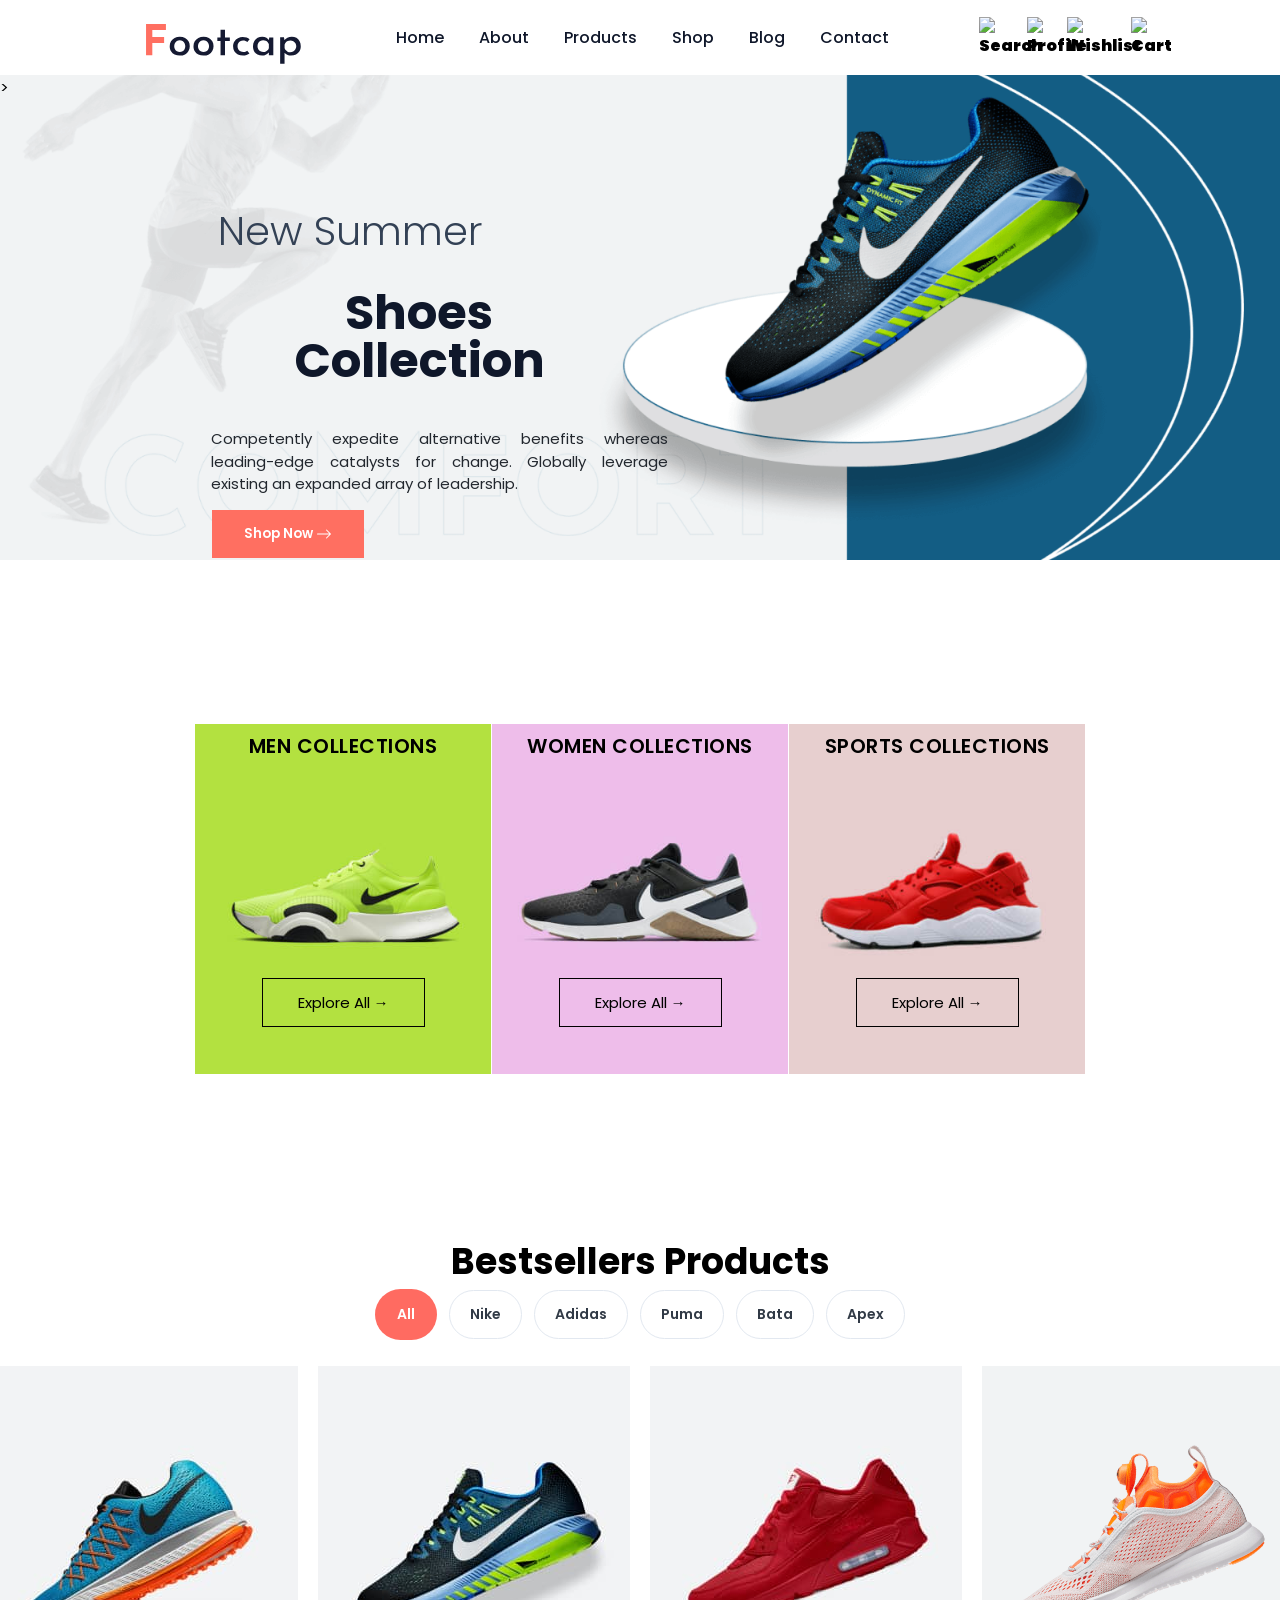
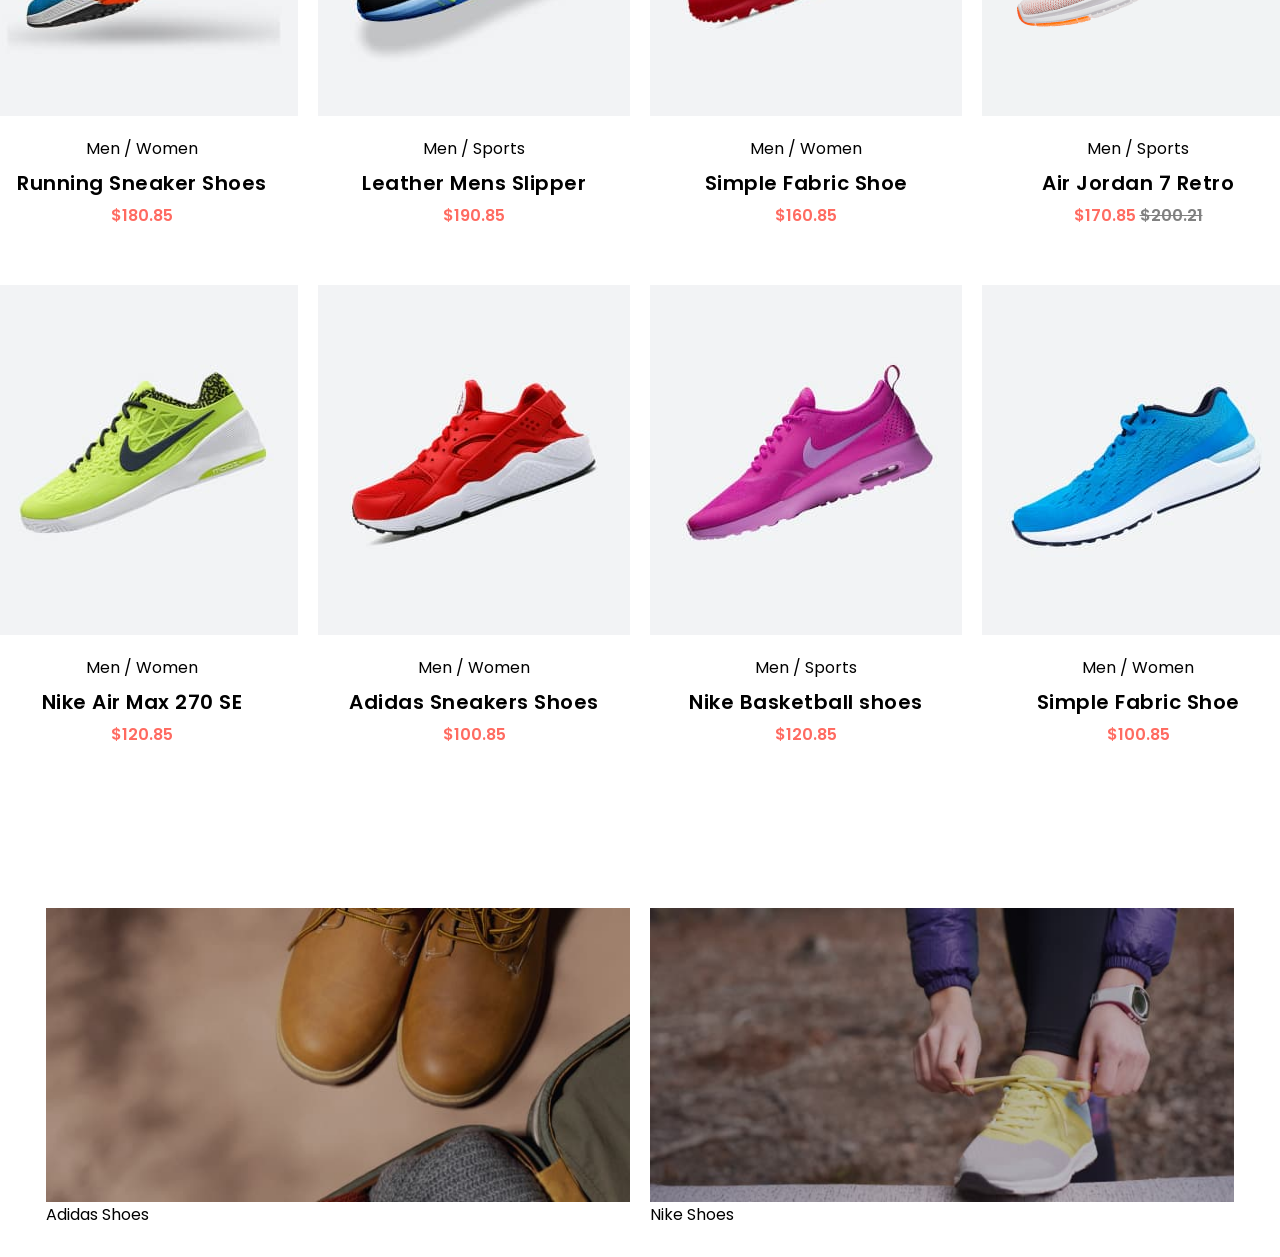
==== index.html @ e169d1a4 "Add files via upload" ====
<!DOCTYPE html>
<html lang="en">

<head>
    <meta charset="UTF-8">
    <meta name="viewport" content="width=device-width, initial-scale=1.0">
    <title>Document</title>
    <link rel="stylesheet" href="style.css">
</head>

<body>
    <div class="main">
        <nav>
            <div class="navbar-container">

                <div class="logo">
                    <img src="juni/images/logo.svg" alt="">
                </div>
                <div class="nav-links">
                    <a href="#">Home</a>
                    <a href="#">About</a>
                    <a href="#">Products</a>
                    <a href="#">Shop</a>
                    <a href="#">Blog</a>
                    <a href="#">Contact</a>
                </div>
                <div class="icon-container">
                    <div class="icon-wrapper">
                        <img src="https://unpkg.com/lucide-static@latest/icons/search.svg" alt="Search"
                            class="nav-icon">
                    </div>

                    <div class="icon-wrapper">
                        <img src="https://unpkg.com/lucide-static@latest/icons/user.svg" alt="Profile" class="nav-icon">
                    </div>

                    <div class="icon-wrapper">
                        <img src="https://unpkg.com/lucide-static@latest/icons/heart.svg" alt="Wishlist"
                            class="nav-icon">
                    </div>

                    <div class="icon-wrapper">
                        <img src="https://unpkg.com/lucide-static@latest/icons/shopping-bag.svg" alt="Cart"
                            class="nav-icon">
                    </div>

                </div>
        </nav>
        >
        <div class="hero-content">
            <p class="subtitle">New Summer</p>
            <h1 class="title">Shoes Collection</h1>
            <p class="description">
                Competently expedite alternative benefits whereas leading-edge catalysts for change.
                Globally leverage existing an expanded array of leadership.
            </p>
            <button class="btn-shop">
                Shop Now
                <svg xmlns="http://www.w3.org/2000/svg" width="16" height="16" fill="currentColor" class="arrow-icon"
                    viewBox="0 0 16 16">
                    <path fill-rule="evenodd"
                        d="M1 8a.5.5 0 0 1 .5-.5h11.793l-3.147-3.146a.5.5 0 0 1 .708-.708l4 4a.5.5 0 0 1 0 .708l-4 4a.5.5 0 0 1-.708-.708L13.293 8.5H1.5A.5.5 0 0 1 1 8z" />
                </svg>
            </button>
        </div>
        <div class="image-container">
            <div class="box img1">
                <h3 class="h4 card-title">MEN COLLECTIONS</h3>
                <a href="#" class="explore-btn">Explore All &rarr;</a>
            </div>
            <div class="box img2">
                <h3 class="h4 card-title">WOMEN COLLECTIONS</h3>
                <a href="#" class="explore-btn">Explore All &rarr;</a>
            </div>
            <div class="box img3">
                <h3 class="h4 card-title">SPORTS COLLECTIONS</h3>
                <a href="#" class="explore-btn">Explore All &rarr;</a>
            </div>
        </div>
        <div class="product">
            <h2 class="section-pro">Bestsellers Products</h2>
            <div class="filter-buttons">
                <button class="btn-active">All</button>
                <button class="btn-filter">Nike</button>
                <button class="btn-filter">Adidas</button>
                <button class="btn-filter">Puma</button>
                <button class="btn-filter">Bata</button>
                <button class="btn-filter">Apex</button>
            </div>
        </div>
        <div class="product-card">
            <div class="card-banner">
                <img src="juni/images/product-1.jpg" alt="">
                <div class="card-cat">Men / Women</div>
                <h3 class="card-title">Running Sneaker Shoes</h3>
                <div class="value">$180.85</div>
            </div>
            <div class="card-banner">
                <img src="juni/images/product-2.jpg" alt="">
                <div class="card-cat">Men / Sports</div>
                <h3 class="card-title">Leather Mens Slipper</h3>
                <div class="value">$190.85</div>
            </div>
            <div class="card-banner">
                <img src="juni/images/product-3.jpg" alt="">
                <div class="card-cat">Men / Women</div>
                <h3 class="card-title">Simple Fabric Shoe</h3>
                <div class="value">$160.85</div>
            </div>
            <div class="card-banner">
                <img src="juni/images/product-4.jpg" alt="">
                <div class="card-cat">Men / Sports</div>
                <h3 class="card-title">Air Jordan 7 Retro</h3>
                <div class="value">$170.85 <del>$200.21</del></div>
            </div>
        </div>
        <div class="product-container">
            <div class="card-banner">
                <img src="juni/images/product-5.jpg" alt="">
                <div class="card-cat">Men / Women</div>
                <h3 class="card-title">Nike Air Max 270 SE</h3>
                <div class="value">$120.85</div>
            </div>
            <div class="card-banner">
                <img src="juni/images/product-6.jpg" alt="">
                <div class="card-cat">Men / Women</div>
                <h3 class="card-title">Adidas Sneakers Shoes</h3>
                <div class="value">$100.85</div>
            </div>
            <div class="card-banner">
                <img src="juni/images/product-7.jpg" alt="">
                <div class="card-cat">Men / Sports</div>
                <h3 class="card-title">Nike Basketball shoes</h3>
                <div class="value">$120.85</div>
            </div>
            <div class="card-banner">
                <img src="juni/images/product-8.jpg" alt="">
                <div class="card-cat">Men / Women</div>
                <h3 class="card-title">Simple Fabric Shoe</h3>
                <div class="value">$100.85 </div>
            </div>
        </div>
        <div class="card-shoe">

            <div class="cta-card">
                <img src="juni/images/cta-1.jpg" alt="">
                <p class="card-subtitle">Adidas Shoes</p>
            </div>
            <div class="cta-card">
                <img src="juni/images/cta-2.jpg" alt="">
                <p class="card-subtitle">Nike Shoes</p>
            </div>
        </div>
    </div>

</body>

</html>
---- style.css ----
@import url('https://fonts.googleapis.com/css2?family=Poppins:wght@400;600;700&display=swap');
 @import url('https://fonts.googleapis.com/css2?family=Inter:wght@400;500;600;700&display=swap');
 @import url('https://fonts.googleapis.com/css2?family=Martel+Sans:wght@200;300;400;600;700;800;900&display=swap');

 * {
     margin: 0;
     padding: 0;
     box-sizing: border-box;
     font-family: 'Poppins', sans-serif;
 }

 .main {
     background-image: url(juni/images/hero-banner.png);
     height: 659px;
     background-size: max(1200px, 100vw);
     background-repeat: no-repeat;
     background-position: center 1px;

 }

 img {
     width: 155px;
     display: block;
 }

 .logo {
     padding-left: 44px;
     margin-top: 13px;

 }

 .navbar-container {
     display: flex;
     justify-content: space-between;
     align-items: center;
     padding: 20px 8%;
     background-color: white;
     height: 75px;
 }

 .nav-links {
     display: flex;
     align-items: center;
     gap: 35px;
 }

 .nav-links a {
     text-decoration: none;
     color: #0f172a;
     font-weight: 500;
 }

 .icon-container {
     display: flex;
     align-items: center;
     gap: 24px;
     background-color: #ffffff;
     padding: 15px;

     cursor: pointer;
 }

 .icon-wrapper {
     position: relative;
     display: inline-flex;
     align-items: center;
     justify-content: center;
     width: 23px;
     height: 23px;
     font-family: 'Inter', sans-serif;
     font-weight: 900;
 }

 .hero-content {
     width: 45%;
     z-index: 2;
     align-items: center;
     text-align: center;
     justify-content: space-between;
     flex-direction: column;
 }

 .subtitle {
     font-size: 40px;
     font-weight: 300;
     color: #334155;
     margin-bottom: 5px;
     padding-left: 125px;
 }

 .title {
     font-size: 48px;
     font-weight: 700;
     color: #0f172a;
     line-height: 1.0;
     margin-bottom: 20px;
     padding-left: 262px;
 }

 .description {
     font-size: 15px;
     color: #22272e;
     line-height: 1.5;
     margin-bottom: -9px;
     min-width: 760px;
     padding-left: 303px;
     text-align: justify;

 }

 .btn-shop {
     background-color: #ff6f61;
     color: white;
     padding: 12px 30px;
     font-weight: 600;
     cursor: pointer;
     border-color: transparent;

 }

 .btn-shop i {
     margin-left: 8px;
     font-size: 14px;
 }

 .btn-shop:hover {
     background-color: #e55b4e;
     transform: translateY(-2px);
 }

 .arrow-icon {
     display: inline-block;
     vertical-align: middle;
 }

 .hero-content {
     font-family: 'Martel Sans', sans-serif;
     height: calc(100% - 100px);
     display: flex;
     align-items: center;
     justify-content: center;
     flex-direction: column;
     color: white;
     position: relative;
     gap: 23px;
     padding: 0 30px;
     max-width: 1900px;
 }

 .image-container {
     display: flex;
     align-items: center;
     gap: 1px;
     width: 100%;
     flex-direction: row;
     justify-content: space-around;
     padding: 4px 195px;
     height: 420px;
     text-align: center;
 }

 .img1 {
     background-image: url(juni/images/collection-1.jpg);
 }

 .img2 {
     background-image: url(juni/images/collection-2.jpg);
 }

 .img3 {
     background-image: url(juni/images/collection-3.jpg);
 }

 .box {
     width: 400px;
     height: 350px;
     background-size: cover;
     background-position: center;
     margin-top: 60px;
 }

 h3 {
     font-weight: 600;
     letter-spacing: 0.5px;
     font-size: 20px;
     text-align: center;
     align-items: center;
     margin-top: 35px;
     width: 100%;
 }

 .ex-btn button {
     justify-content: center;
     align-items: center;
     padding-left: 23px;
     font-weight: 400;
 }

 .explore-btn {
     display: inline-flex;
     align-items: center;
     justify-content: center;
     padding: 12px 35px;
     border: 1px solid #000000;
     background-color: transparent;
     color: #000000;
     text-decoration: none;
     font-size: 15px;
     font-weight: 400;
     margin-top: 217px;
 }

 .product {
     text-align: center;
     margin-top: 155px;
 }

 .section-pro {
     font-weight: 700;
     font-size: 36px;
 }

 .filter-buttons {
     gap: 12px;
     display: flex;
     align-items: center;
     justify-content: center;
 }

 .btn-filter {
     font-size: 14px;
     font-weight: 600;
     color: #313a46;
     background-color: transparent;
     border: 0.5px solid #e2e8f0;
     padding: 13px 20px;
     border-radius: 50px;
     cursor: pointer;

 }

 .btn-active {
     color: #ffffff;
     background-color: #ff6b61;
     border-color: transparent;
     padding: 13px 20px;
     border-radius: 50px;
     cursor: pointer;
     font-size: 14px;
     font-weight: 600;
 }

 .product-card {
     width: 90%;
     padding: 20px;
     margin: 100px auto;
     display: flex;
     flex-direction: row;
     justify-content: center;
 }

 .card-banner {
     transition: 1s;
     margin: -94px 10px;

 }

 .card-banner img {
     display: block;
     width: 312px;
     height: 350px;
     transition: transform 0.3s ease;
 }

 .card-banner:hover img {
     transform: translateY(-10px);
     z-index: 2;
 }

 .card-cat {
     text-align: center;
     margin-top: 20px;
 }

 .card-title {
     margin-top: 7px;
 }

 .card-title:hover {
     display: block;
     color: #e55b4e;
 }

 .value {
     text-align: center;
     color: #ff6b61;
     margin-top: 5px;
font-size: 16px;
font-weight: 600;

 }
 del{
    color: grey;
 }
 .product-container{
    margin-top: 10px;
     width: 90%;
     padding: 20px;
     margin: 205px auto;
     display: flex;
     flex-direction: row;
     justify-content: center;
 }
 .card-shoe{
       padding: 30px 20px;
    align-items: center;
    justify-content: center;
    display: flex;
    flex-direction: row;
   padding-inline: 50px;
   gap: 20px;
   
 }
 .cta-card{
   
 }
 .cta-card img{
       height: 294px;
    width: 584px;
    
}
.cta-card p{
   
}
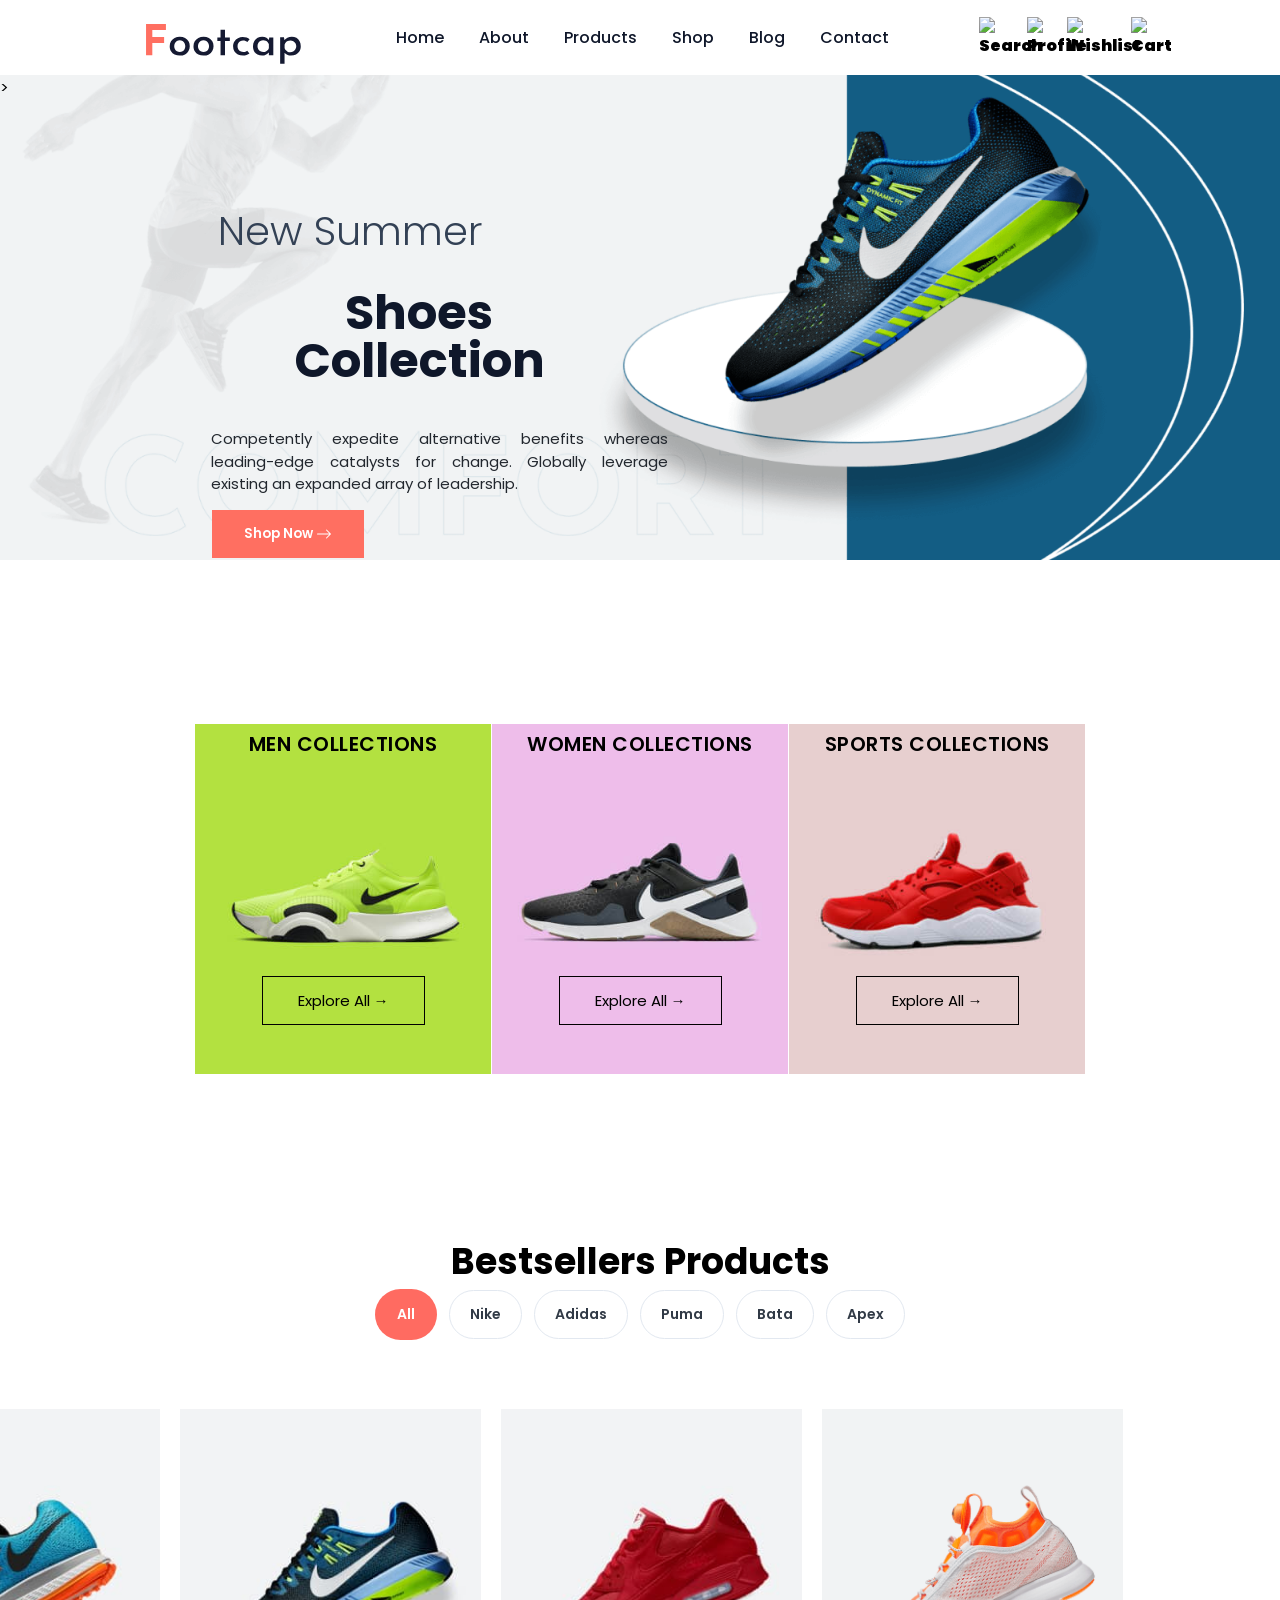
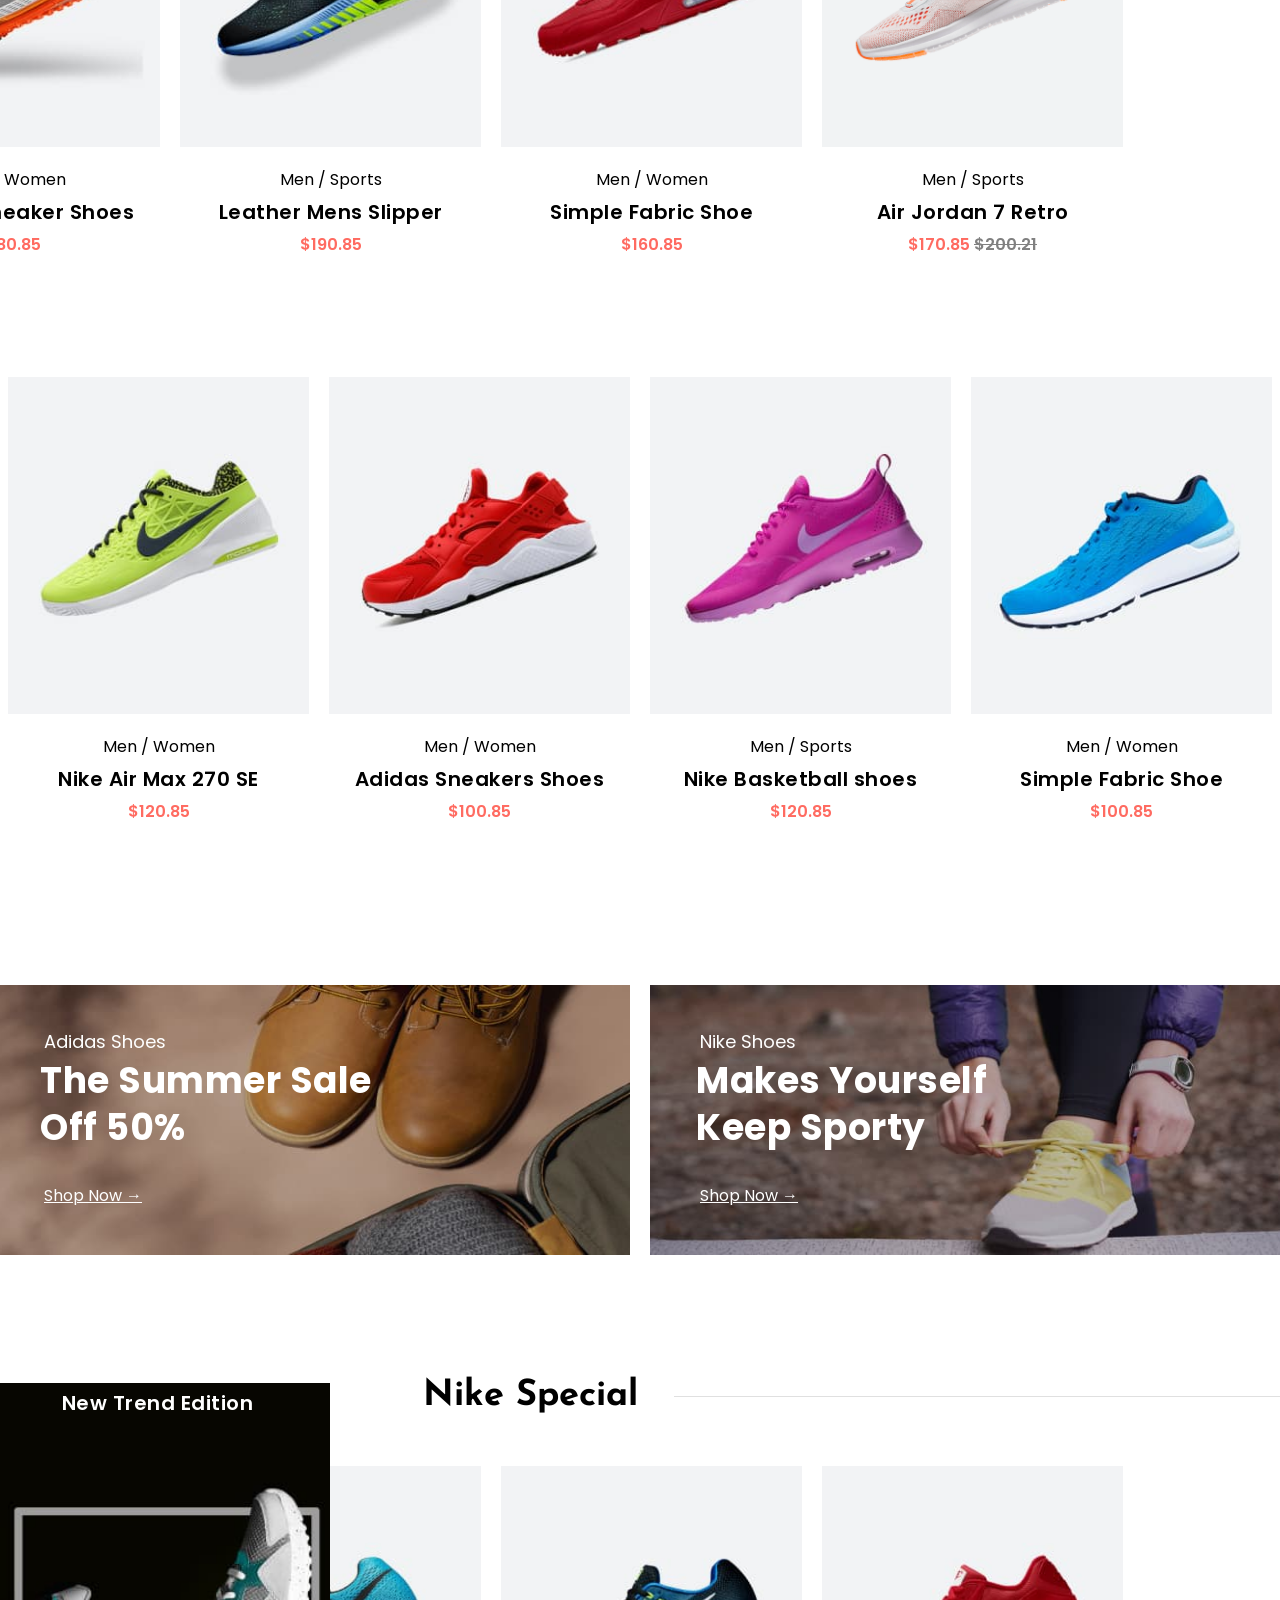
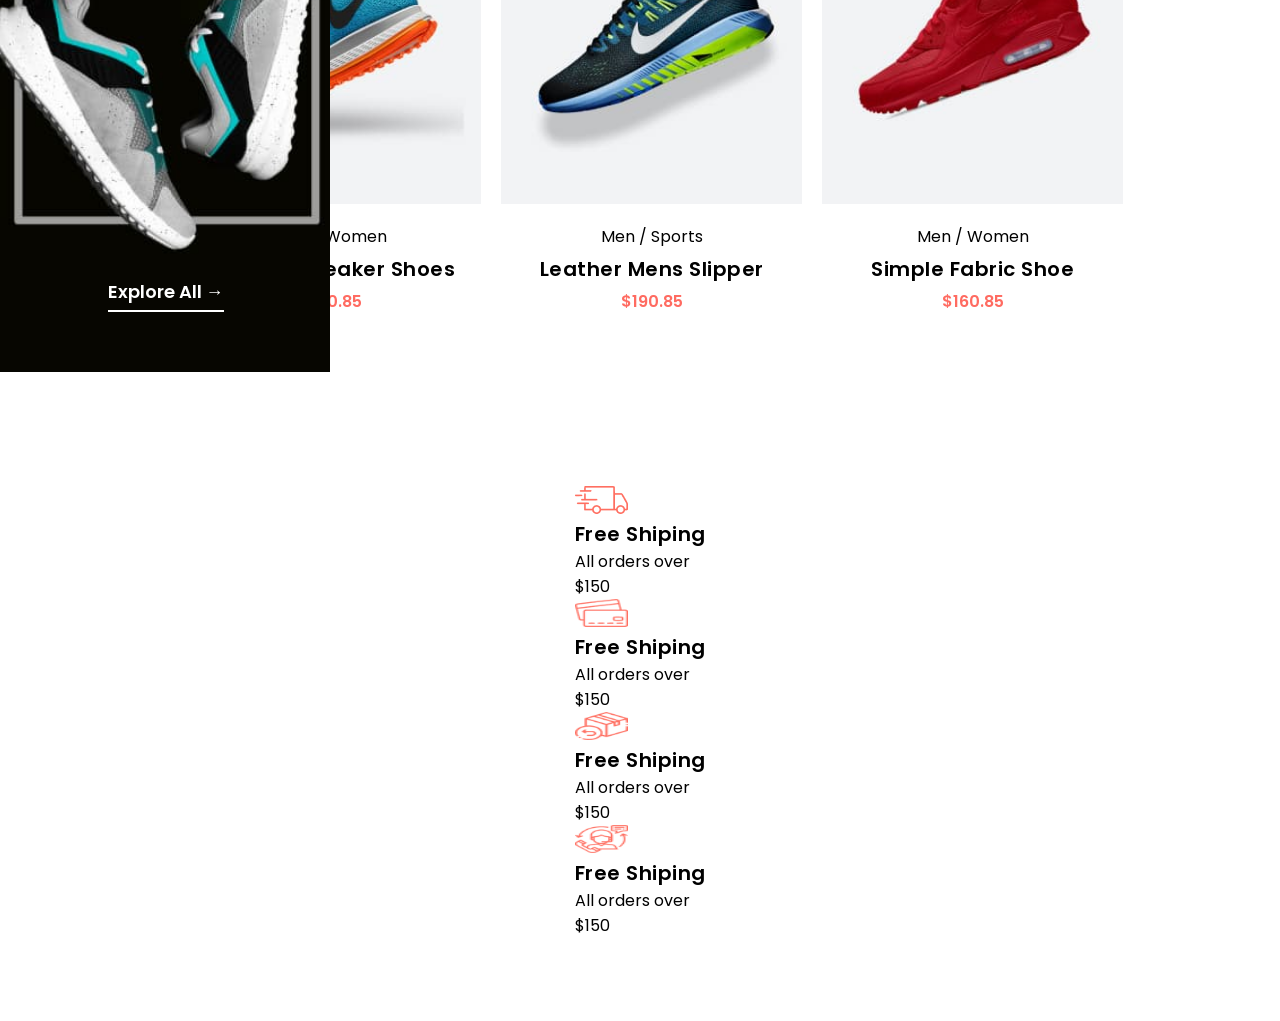
==== commit bd70e118: "Add files via upload" ====
--- a/index.html
+++ b/index.html
@@ -65,15 +65,15 @@
         </div>
         <div class="image-container">
             <div class="box img1">
-                <h3 class="h4 card-title">MEN COLLECTIONS</h3>
+                <h3 class="h4 card-new">MEN COLLECTIONS</h3>
                 <a href="#" class="explore-btn">Explore All &rarr;</a>
             </div>
             <div class="box img2">
-                <h3 class="h4 card-title">WOMEN COLLECTIONS</h3>
+                <h3 class="h4 card-new">WOMEN COLLECTIONS</h3>
                 <a href="#" class="explore-btn">Explore All &rarr;</a>
             </div>
             <div class="box img3">
-                <h3 class="h4 card-title">SPORTS COLLECTIONS</h3>
+                <h3 class="h4 card-new">SPORTS COLLECTIONS</h3>
                 <a href="#" class="explore-btn">Explore All &rarr;</a>
             </div>
         </div>
@@ -145,12 +145,66 @@
             <div class="cta-card">
                 <img src="juni/images/cta-1.jpg" alt="">
                 <p class="card-subtitle">Adidas Shoes</p>
+                <h3 class="card-name">The Summer Sale <br> Off 50%</h3>
+                <a href="#" class="banner-link">Shop Now &rarr;</a>
             </div>
             <div class="cta-card">
                 <img src="juni/images/cta-2.jpg" alt="">
                 <p class="card-subtitle">Nike Shoes</p>
-            </div>
-        </div>
+                <h3 class="card-name">Makes Yourself <br> Keep Sporty</h3>
+                <a href="#" class="banner-link">Shop Now &rarr;</a>
+            </div>
+        </div>
+        <div class="special-banner">
+            <div class="box img7">
+                <h3 class="h4 card-juni">New Trend Edition</h3>
+                <a href="#" class="explore-link">Explore All &rarr;</a>
+            </div>
+            <span class="text">Nike Special</span>
+            <span class="line"></span>
+        </div>
+        <div class="product-card">
+            <div class="card-banner">
+                <img src="juni/images/product-1.jpg" alt="">
+                <div class="card-cat">Men / Women</div>
+                <h3 class="card-title">Running Sneaker Shoes</h3>
+                <div class="value">$180.85</div>
+            </div>
+            <div class="card-banner">
+                <img src="juni/images/product-2.jpg" alt="">
+                <div class="card-cat">Men / Sports</div>
+                <h3 class="card-title">Leather Mens Slipper</h3>
+                <div class="value">$190.85</div>
+                <div class="border-line"></div>
+            </div>
+            <div class="card-banner">
+                <img src="juni/images/product-3.jpg" alt="">
+                <div class="card-cat">Men / Women</div>
+                <h3 class="card-title">Simple Fabric Shoe</h3>
+                <div class="value">$160.85</div>
+            </div>
+        </div>
+        <div class="card-icon">
+            <span class="icon">
+                <img src="juni/images/service-1.png" alt="">
+                <h3 class="card-tile">Free Shiping</h3>
+                <p>All orders over </p>
+                <span>$150</span>
+                <img src="juni/images/service-2.png" alt="">
+                <h3 class="card-tile">Free Shiping</h3>
+                <p>All orders over </p>
+                <span>$150</span>
+                <img src="juni/images/service-3.png" alt="">
+                <h3 class="card-tile">Free Shiping</h3>
+                <p>All orders over </p>
+                <span>$150</span>
+                <img src="juni/images/service-4.png" alt="">
+                <h3 class="card-tile">Free Shiping</h3>
+                <p>All orders over </p>
+                <span>$150</span>
+            </span>
+        </div>
+
     </div>
 
 </body>
--- a/style.css
+++ b/style.css
@@ -1,5 +1,6 @@
  @import url('https://fonts.googleapis.com/css2?family=Poppins:wght@400;600;700&display=swap');
  @import url('https://fonts.googleapis.com/css2?family=Inter:wght@400;500;600;700&display=swap');
+ @import url('https://fonts.googleapis.com/css2?family=Josefin+Sans:ital,wght@0,100..700;1,100..700&display=swap');
  @import url('https://fonts.googleapis.com/css2?family=Martel+Sans:wght@200;300;400;600;700;800;900&display=swap');
 
  * {
@@ -185,7 +186,7 @@
      font-size: 20px;
      text-align: center;
      align-items: center;
-     margin-top: 35px;
+     margin-top: 5px;
      width: 100%;
  }
 
@@ -252,11 +253,11 @@
 
  .product-card {
      width: 90%;
-     padding: 20px;
+     padding: 83px;
      margin: 100px auto;
      display: flex;
      flex-direction: row;
-     justify-content: center;
+     justify-content: flex-end;
  }
 
  .card-banner {
@@ -267,8 +268,7 @@
 
  .card-banner img {
      display: block;
-     width: 312px;
-     height: 350px;
+     width: 301px;
      transition: transform 0.3s ease;
  }
 
@@ -281,8 +281,11 @@
      text-align: center;
      margin-top: 20px;
  }
-
- .card-title {
+.card-cat:hover{
+     display: block;
+     color: #e55b4e;
+}
+ .card-banner.card-title {
      margin-top: 7px;
  }
 
@@ -291,19 +294,22 @@
      color: #e55b4e;
  }
 
+
  .value {
      text-align: center;
      color: #ff6b61;
      margin-top: 5px;
-font-size: 16px;
-font-weight: 600;
-
- }
- del{
-    color: grey;
- }
- .product-container{
-    margin-top: 10px;
+     font-size: 16px;
+     font-weight: 600;
+
+ }
+
+ del {
+     color: grey;
+ }
+
+ .product-container {
+     margin-top: 10px;
      width: 90%;
      padding: 20px;
      margin: 205px auto;
@@ -311,24 +317,127 @@
      flex-direction: row;
      justify-content: center;
  }
- .card-shoe{
-       padding: 30px 20px;
-    align-items: center;
-    justify-content: center;
-    display: flex;
-    flex-direction: row;
-   padding-inline: 50px;
-   gap: 20px;
-   
- }
- .cta-card{
-   
- }
- .cta-card img{
-       height: 294px;
-    width: 584px;
-    
+
+ .card-shoe {
+     padding: 30px 20px;
+     align-items: center;
+     justify-content: center;
+     display: flex;
+     flex-direction: row;
+     padding-inline: 50px;
+     gap: 20px;
+
+ }
+
+ .cta-card {
+     position: relative;
+     background-size: cover;
+     display: flex;
+     align-items: center;
+
+ }
+
+ .cta-card img {
+     height: 270px;
+        width: 636px;
+ }
+
+ .cta-card .card-subtitle {
+     position: absolute;
+     padding-left: 50px;
+     margin-bottom: 157px;
+     font-size: 18px;
+     font-weight: 400;
+     color: white;
+ }
+
+ .cta-card .card-name {
+     position: absolute;
+     margin-left: 46px;
+     font-size: 36px;
+     font-weight: 700;
+     text-align: justify;
+     line-height: 1.3;
+     margin-bottom: 36px;
+     color: white;
+ }
+
+ .cta-card .banner-link {
+     position: absolute;
+     color: white;
+     margin-top: 150px;
+     padding-left: 50px;
+ }
+
+ .special-banner {
+     display: flex;
+     align-items: center;
+     width: 100%;
+     text-align: center;
+     flex-direction: column;
+     position: relative;
+ }
+
+ .img7 {
+     background-image: url(juni/images/special-banner.jpg);
+     height: 589px;
+     width: 345px;
+    margin-right: 965px;
+     margin-top: 98px;
+ }
+
+ .special-banner .card-juni {
+     color: white;
+ }
+
+ .explore-link {
+     color: #ffffff;
+     text-decoration: none;
+     font-size: 18px;
+     font-weight: 600;
+     border-bottom: 2px solid #ffffff;
+     padding-bottom: 5px;
+     margin-top: 460px;
+     position: absolute;
+     margin-left: -50px;
+ }
+
+ 
+
+ .special-banner .text {
+     flex-grow: 1;
+     display: flex;
+     flex-direction: column;
+     gap: 20px;
+     margin-top: -594px;
+     font-size: 36px;
+     font-weight: 700;
+     font-family: "Josefin Sans", sans-serif;
+     padding-right: 220px;
+ }
+
+ .line {
+     border: none;
+     border-top: 1.5px solid #e0e0e0;
+     margin-top: -18px;
+    width: 614px;
+     height: 1px;
+  margin-right: -682px;
+ }
+
+ .product-card .card-banner img  {
+         margin-top: -20px;
+ }
+.card-icon{
+   width: 90%;
+     padding: 83px;
+     margin: 100px auto;
+     display: flex;
+     flex-direction: row;
+     justify-content: space-around;
+     align-items: center;
 }
-.cta-card p{
-   
-}+.icon img{
+    height: 28px;
+    width: 53px;
+}
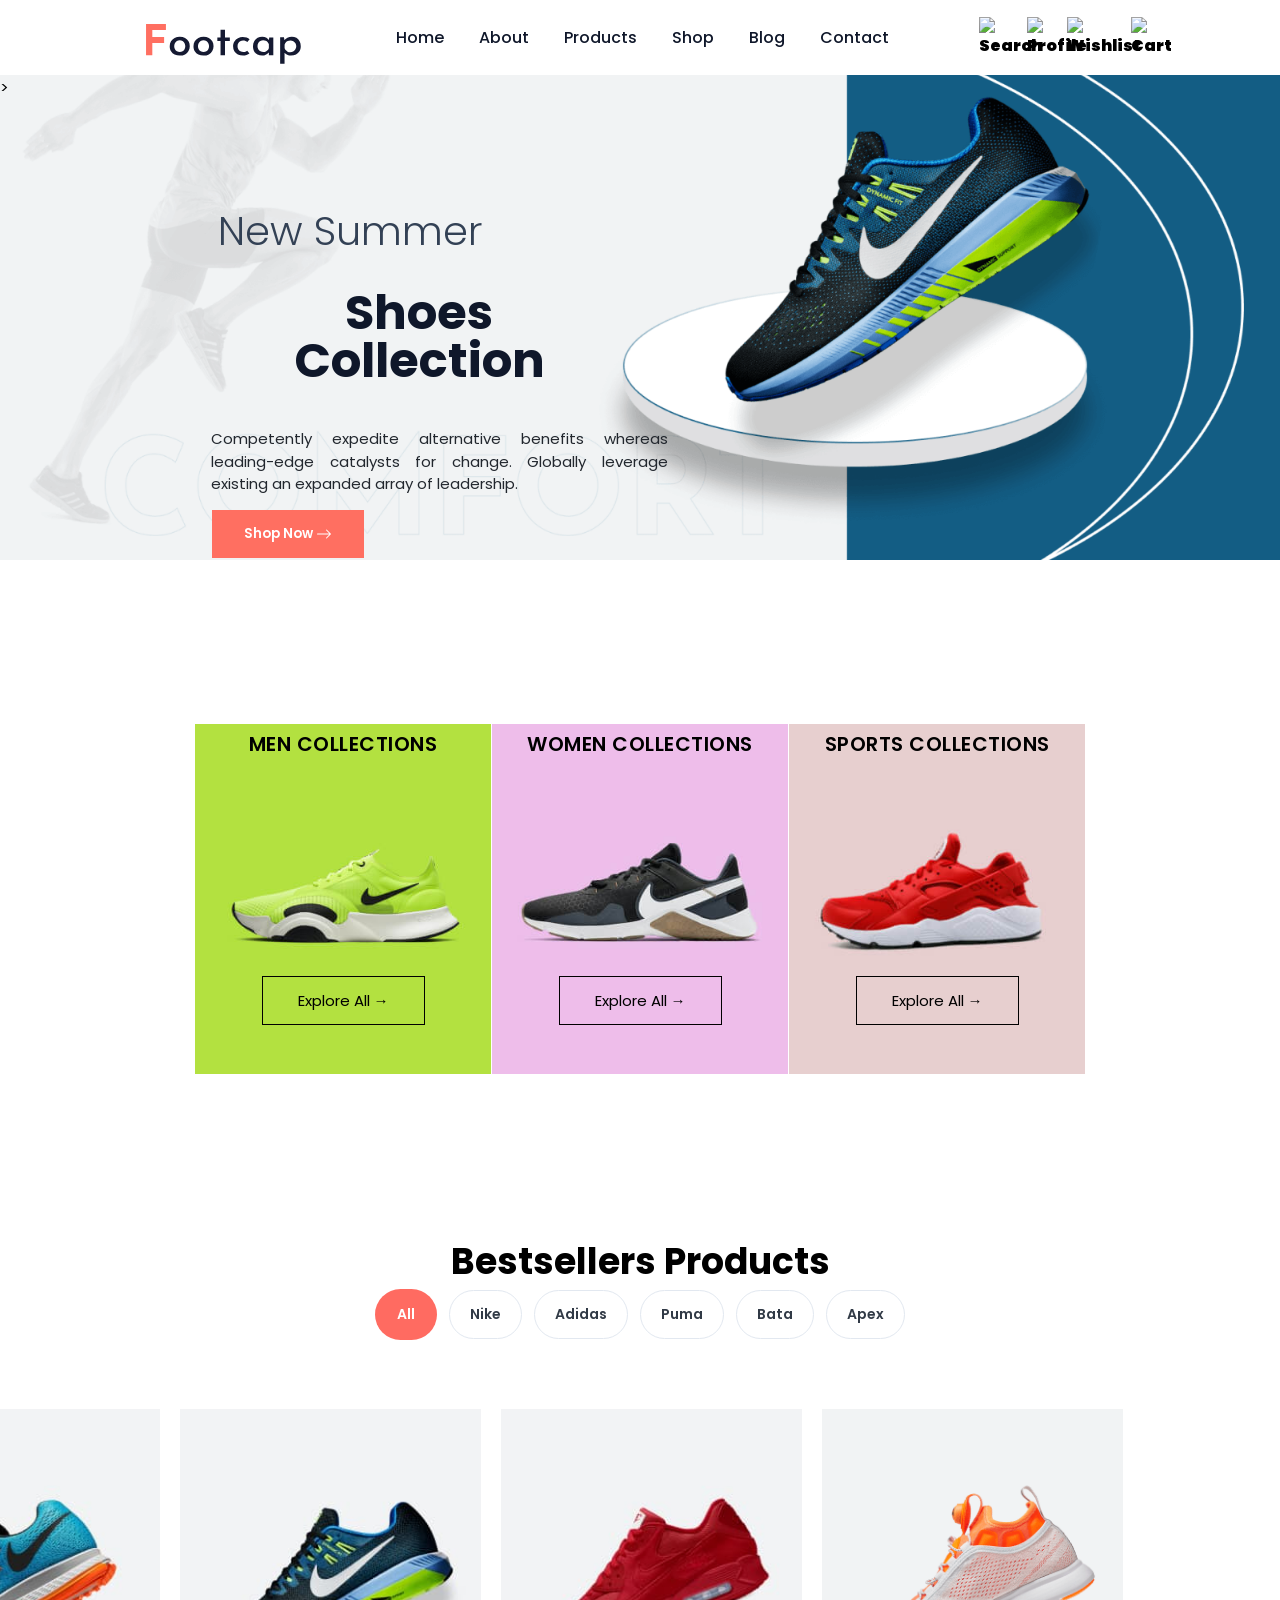
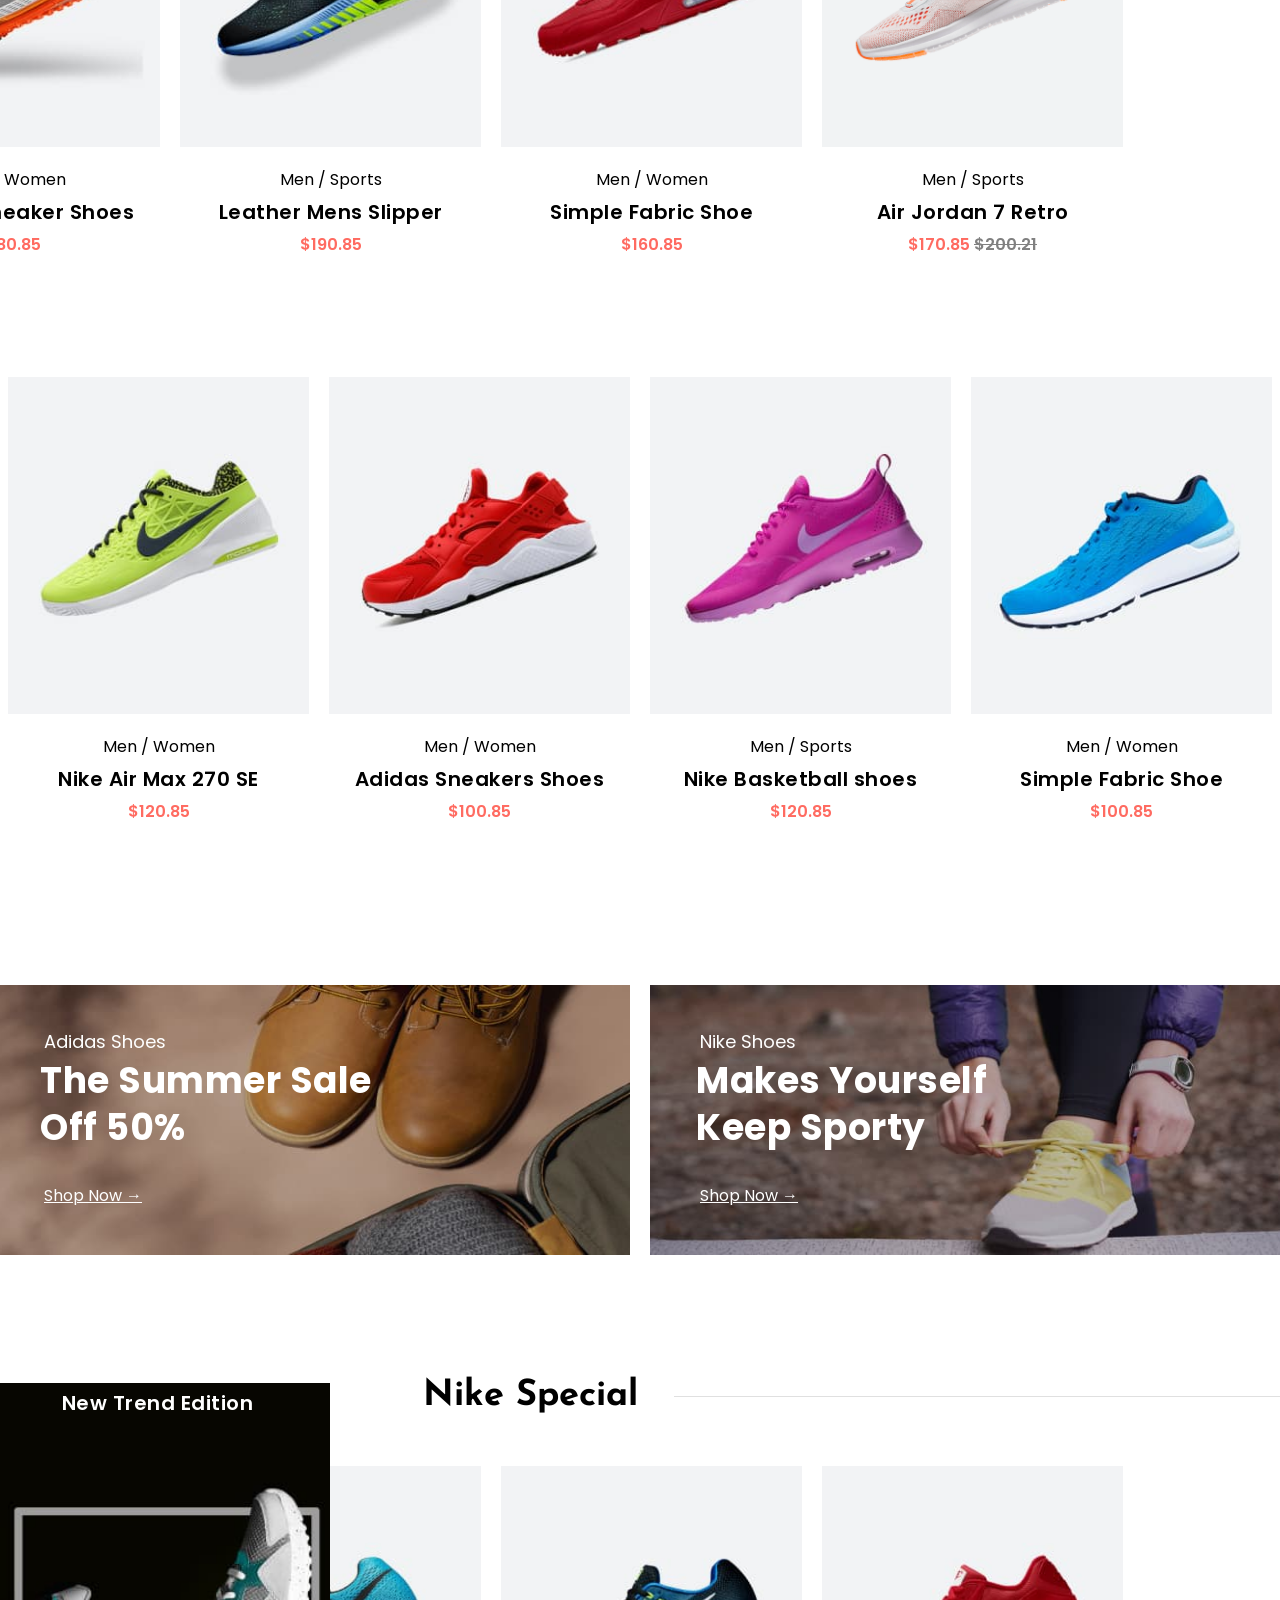
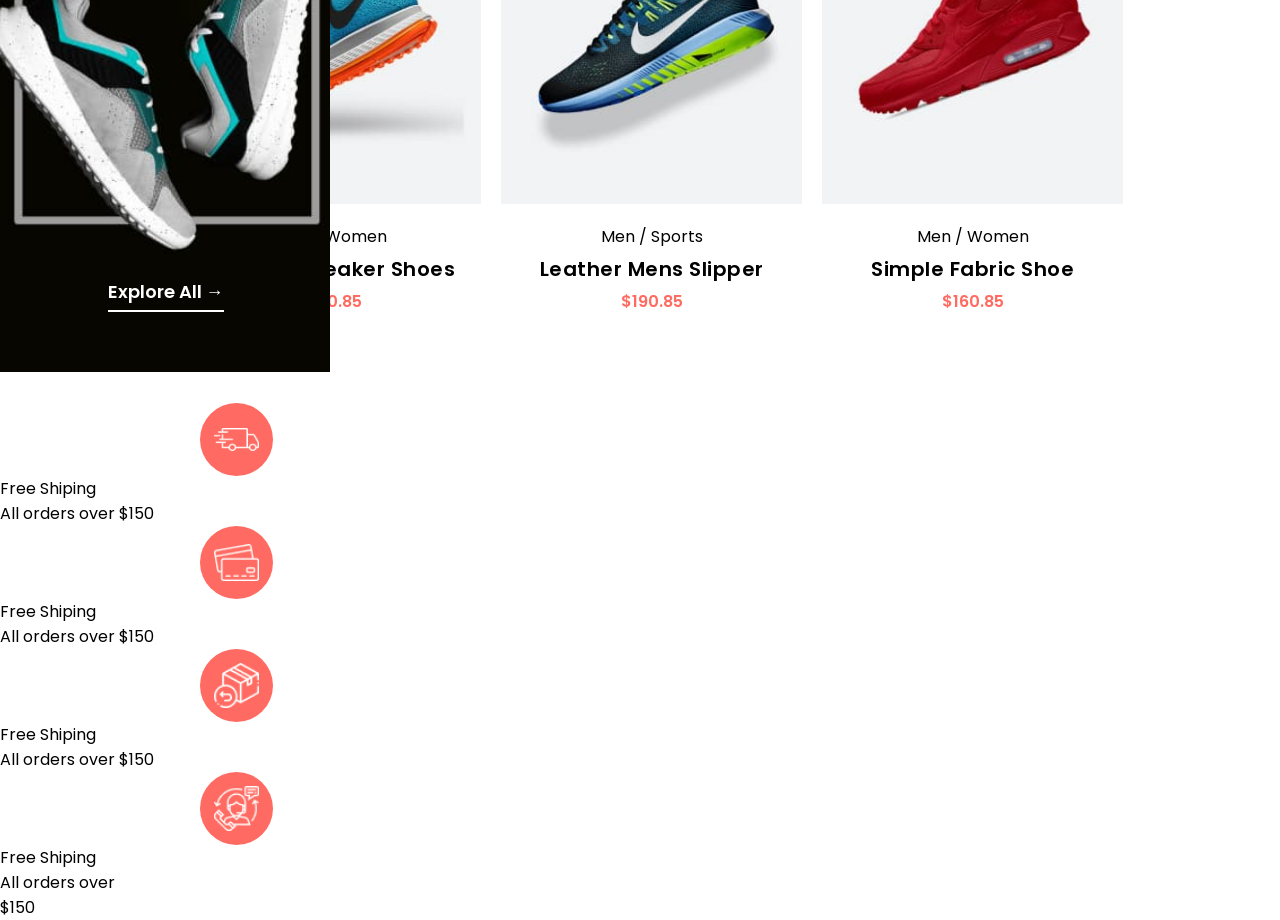
==== commit af99748a: "Add files via upload" ====
--- a/index.html
+++ b/index.html
@@ -185,25 +185,33 @@
             </div>
         </div>
         <div class="card-icon">
-            <span class="icon">
-                <img src="juni/images/service-1.png" alt="">
-                <h3 class="card-tile">Free Shiping</h3>
-                <p>All orders over </p>
-                <span>$150</span>
-                <img src="juni/images/service-2.png" alt="">
-                <h3 class="card-tile">Free Shiping</h3>
-                <p>All orders over </p>
-                <span>$150</span>
-                <img src="juni/images/service-3.png" alt="">
-                <h3 class="card-tile">Free Shiping</h3>
-                <p>All orders over </p>
-                <span>$150</span>
-                <img src="juni/images/service-4.png" alt="">
-                <h3 class="card-tile">Free Shiping</h3>
-                <p>All orders over </p>
-                <span>$150</span>
-            </span>
-        </div>
+            <img src="juni/images/service-1.png" alt="">
+        </div>
+            
+            <div class="icon-text">Free Shiping</div>
+            <span class="card-cat">All orders over </span>
+                        <span class="card-dog"> $150</span>
+        <div class="card-icon">
+            <img src="juni/images/service-2.png" alt="">
+        </div>
+            
+            <div class="icon-text">Free Shiping</div>
+            <span class="card-cat">All orders over </span>
+                        <span class="card-dog"> $150</span>
+        <div class="card-icon">
+            <img src="juni/images/service-3.png" alt="">
+        </div>
+            
+            <div class="icon-text">Free Shiping</div>
+            <span class="card-cat">All orders over </span>
+                        <span class="card-dog"> $150</span>
+        <div class="card-icon">
+            <img src="juni/images/service-4.png" alt="">
+        </div>
+            
+            <div >Free Shiping</div>
+            <div >All orders over </div>
+                        <div> $150</div>
 
     </div>
 
--- a/style.css
+++ b/style.css
@@ -8,6 +8,11 @@
      padding: 0;
      box-sizing: border-box;
      font-family: 'Poppins', sans-serif;
+ }
+
+ body {
+     height: 100%;
+     width: 100%;
  }
 
  .main {
@@ -281,10 +286,12 @@
      text-align: center;
      margin-top: 20px;
  }
-.card-cat:hover{
+
+ .card-cat:hover {
      display: block;
      color: #e55b4e;
-}
+ }
+
  .card-banner.card-title {
      margin-top: 7px;
  }
@@ -339,7 +346,7 @@
 
  .cta-card img {
      height: 270px;
-        width: 636px;
+     width: 636px;
  }
 
  .cta-card .card-subtitle {
@@ -382,7 +389,7 @@
      background-image: url(juni/images/special-banner.jpg);
      height: 589px;
      width: 345px;
-    margin-right: 965px;
+     margin-right: 965px;
      margin-top: 98px;
  }
 
@@ -402,7 +409,7 @@
      margin-left: -50px;
  }
 
- 
+
 
  .special-banner .text {
      flex-grow: 1;
@@ -420,24 +427,31 @@
      border: none;
      border-top: 1.5px solid #e0e0e0;
      margin-top: -18px;
-    width: 614px;
+     width: 614px;
      height: 1px;
-  margin-right: -682px;
- }
-
- .product-card .card-banner img  {
-         margin-top: -20px;
- }
-.card-icon{
-   width: 90%;
-     padding: 83px;
-     margin: 100px auto;
-     display: flex;
+     margin-right: -682px;
+ }
+
+ .product-card .card-banner img {
+     margin-top: -20px;
+ }
+
+ .card-icon {
+    width: 73px;
+    height: 73px;
+      display: flex;
      flex-direction: row;
-     justify-content: space-around;
-     align-items: center;
-}
-.icon img{
-    height: 28px;
-    width: 53px;
-}
+     align-items: center;
+     justify-content: center;
+     background-color: #ff6b62;
+     border-radius: 50%;
+     margin: 0px 200px;
+ }
+
+ .card-icon img {
+    width: 45px;
+  height: auto;
+  filter: brightness(0) invert(1);
+ }
+
+ 
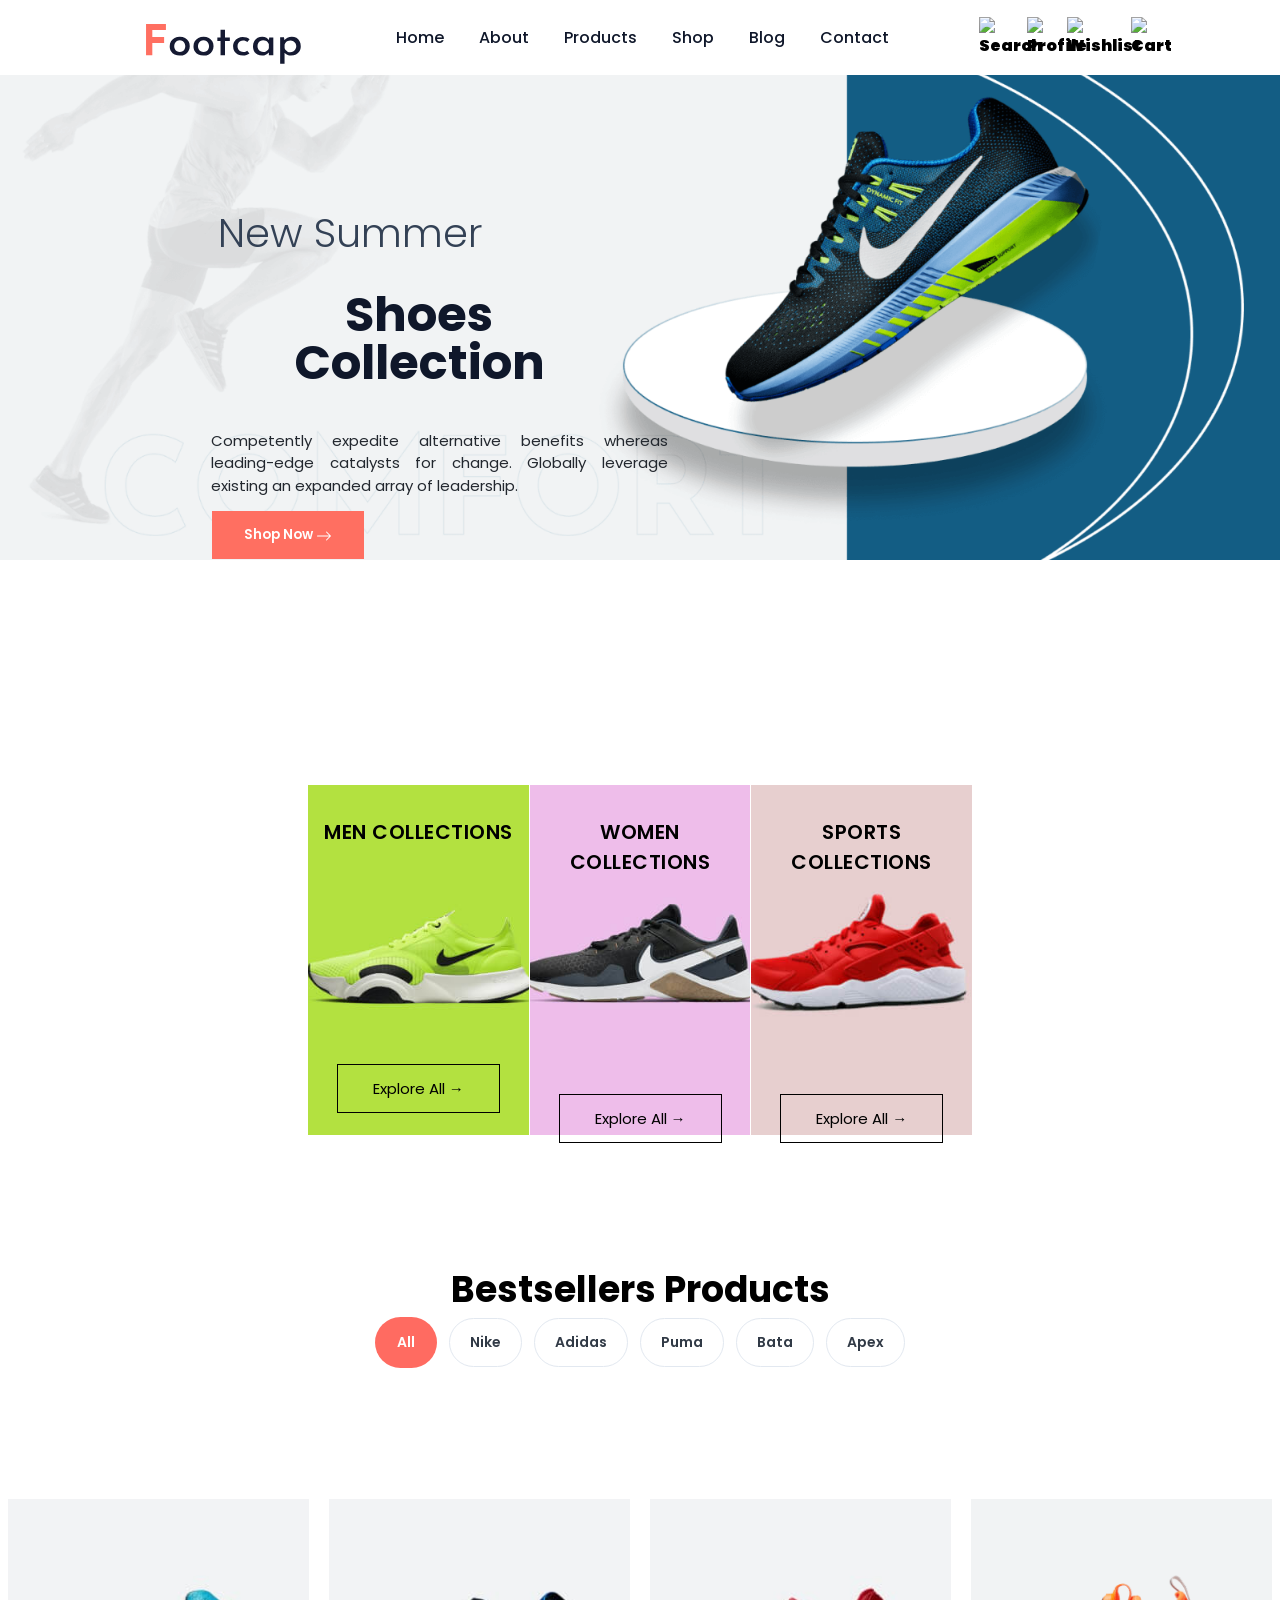
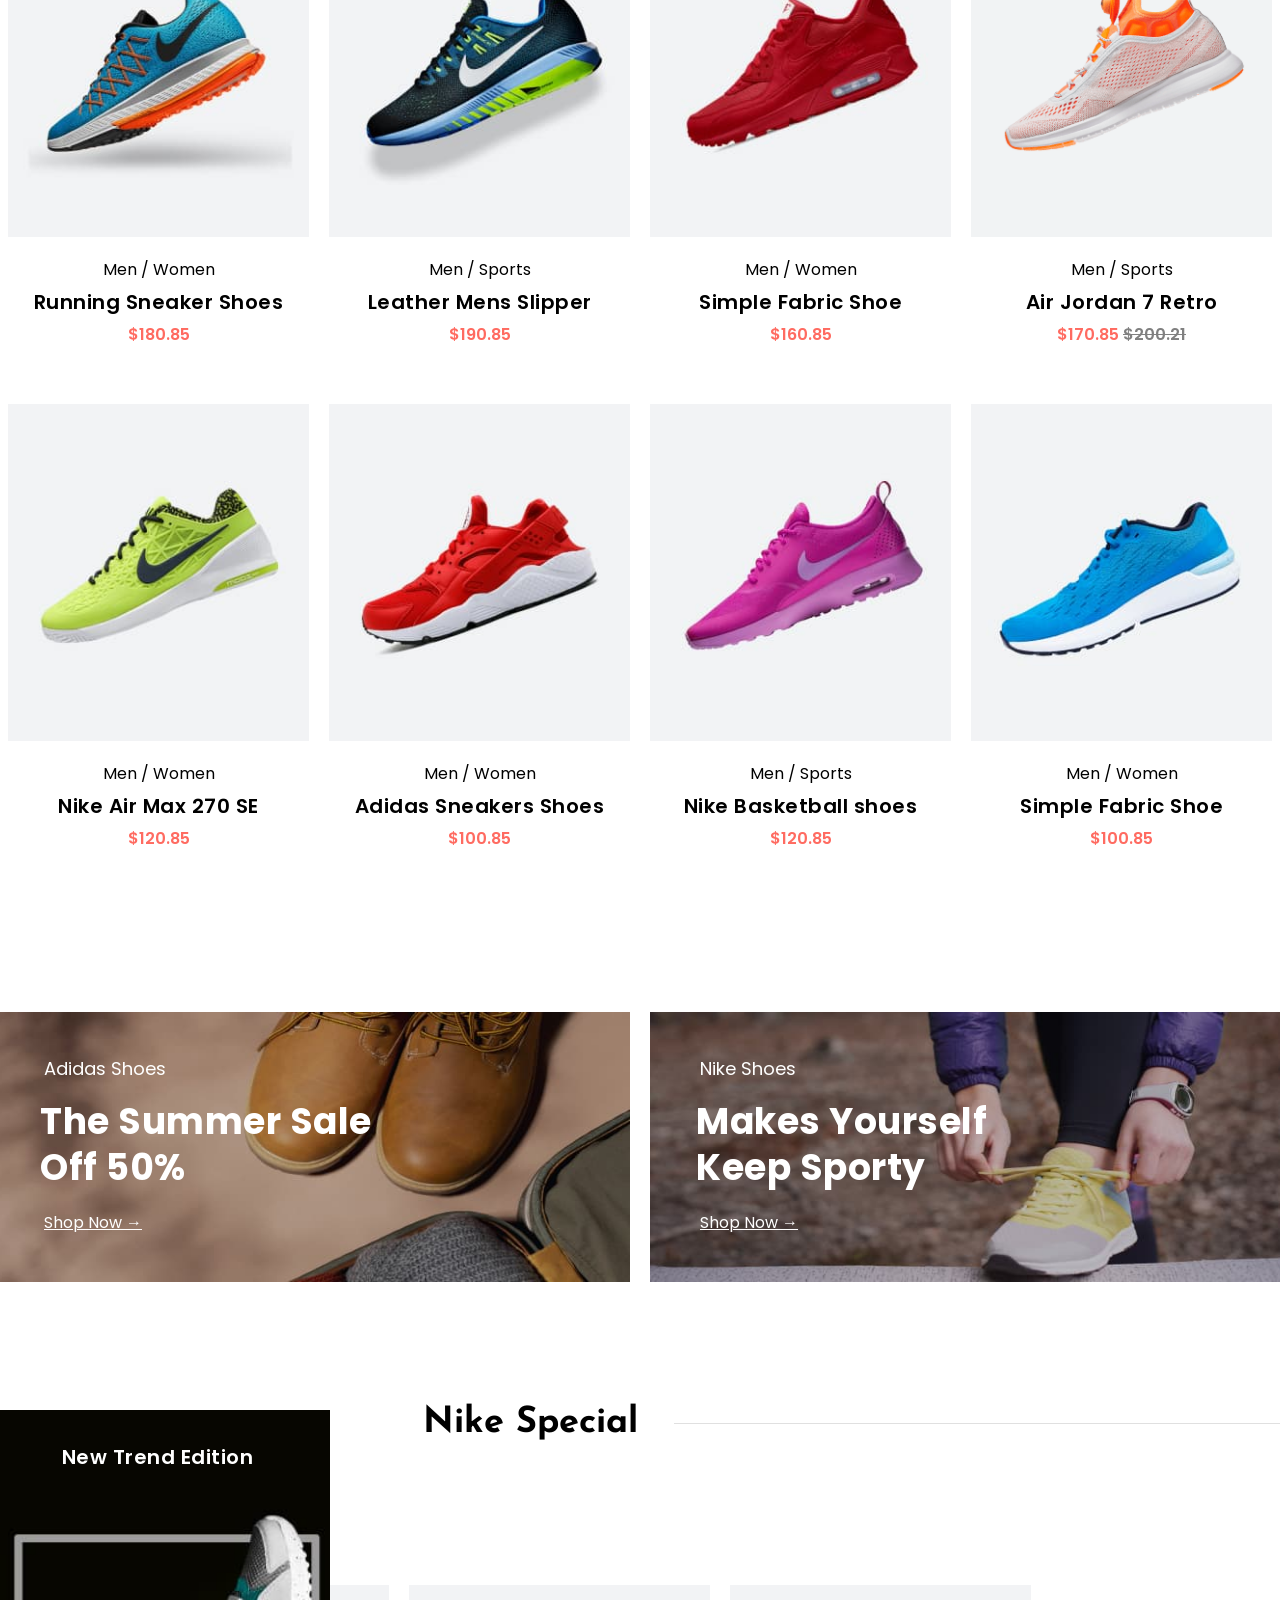
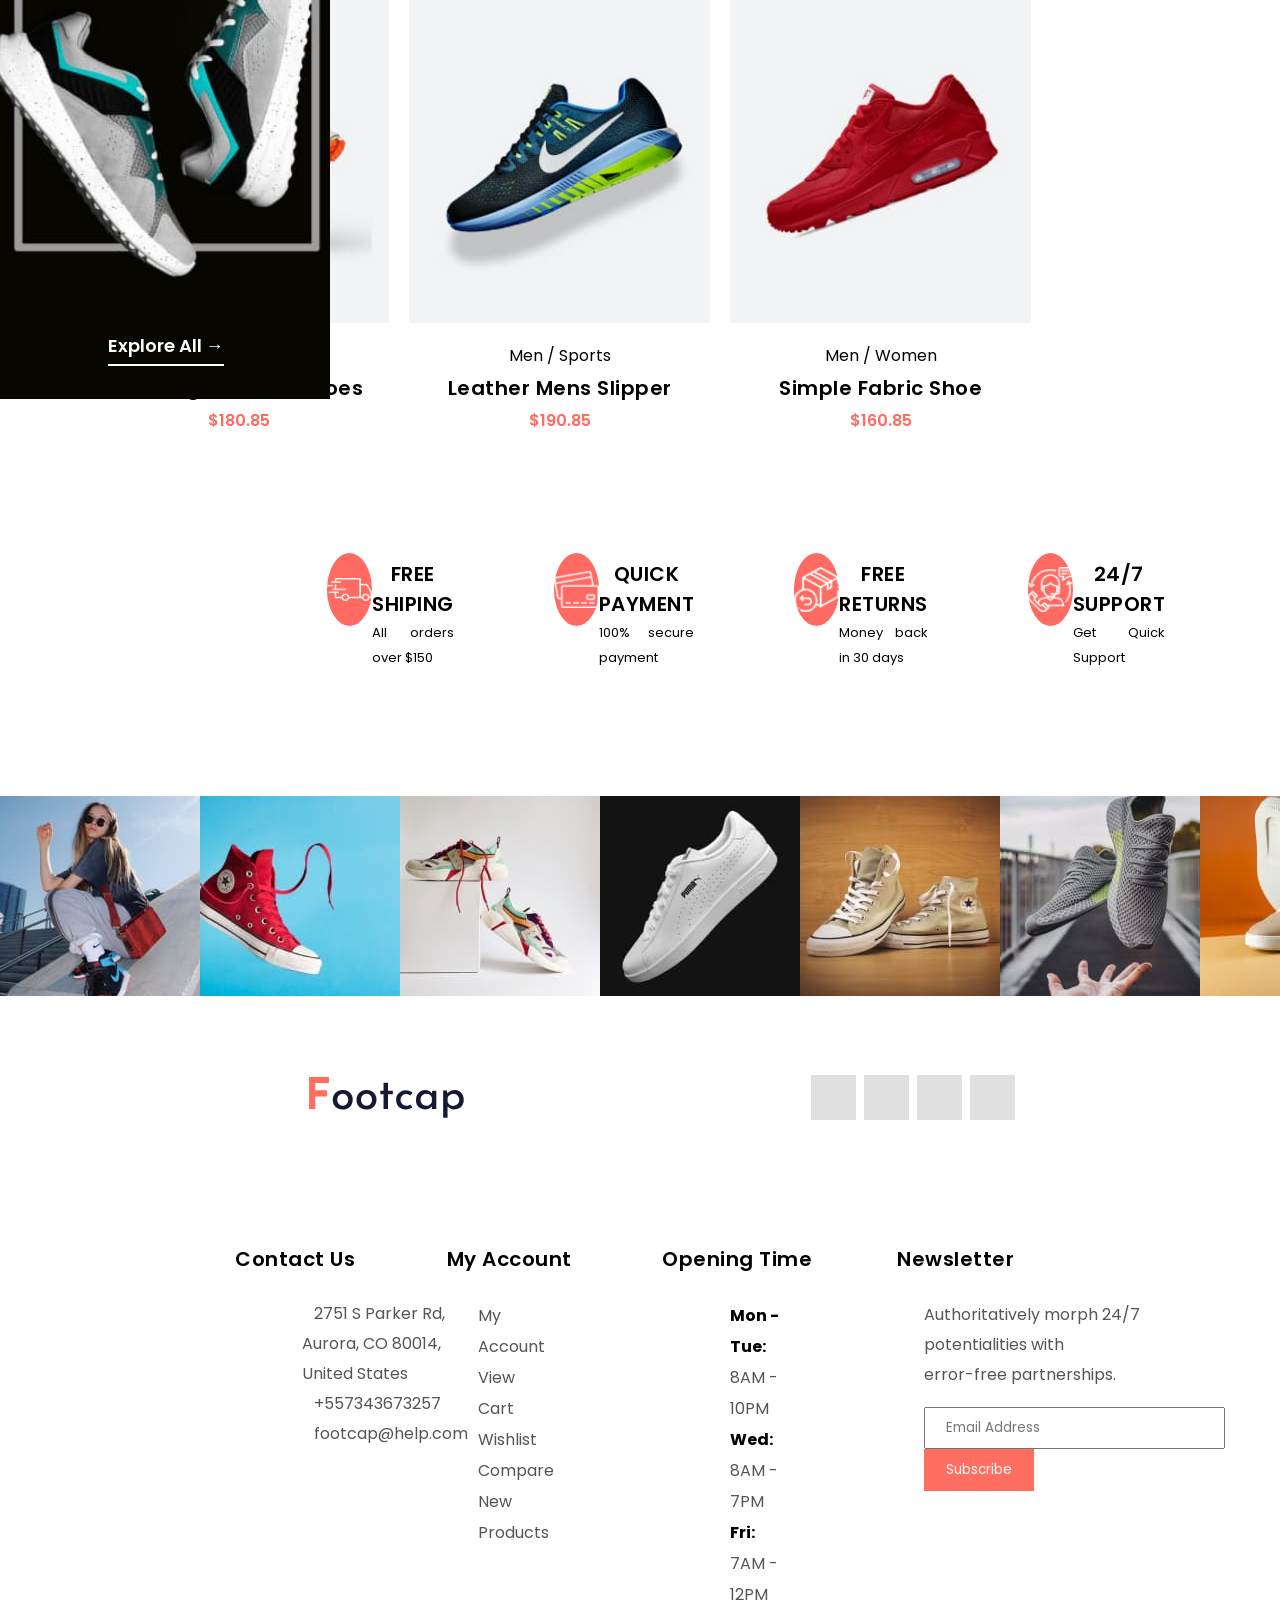
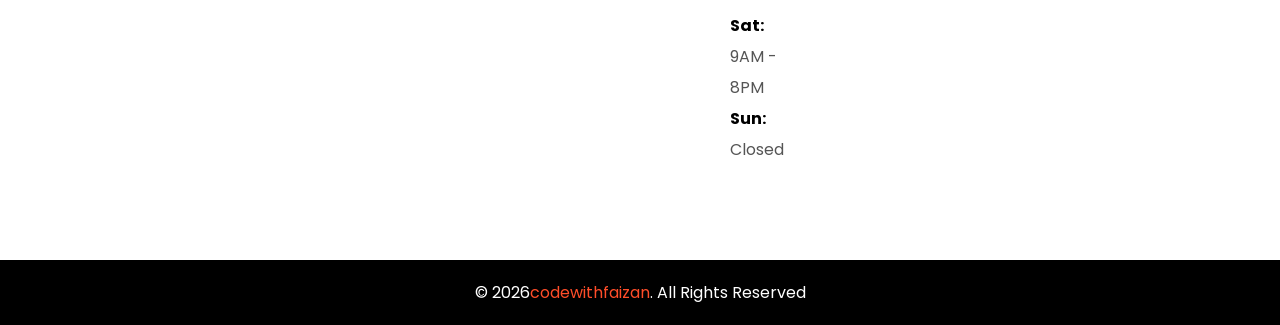
==== commit d2adc185: "Add files via upload" ====
--- a/index.html
+++ b/index.html
@@ -6,6 +6,9 @@
     <meta name="viewport" content="width=device-width, initial-scale=1.0">
     <title>Document</title>
     <link rel="stylesheet" href="style.css">
+    <link rel="stylesheet" href="https://cdnjs.cloudflare.com/ajax/libs/font-awesome/7.0.1/css/all.min.css"
+        integrity="sha512-2SwdPD6INVrV/lHTZbO2nodKhrnDdJK9/kg2XD1r9uGqPo1cUbujc+IYdlYdEErWNu69gVcYgdxlmVmzTWnetw=="
+        crossorigin="anonymous" referrerpolicy="no-referrer" />
 </head>
 
 <body>
@@ -46,7 +49,7 @@
 
                 </div>
         </nav>
-        >
+
         <div class="hero-content">
             <p class="subtitle">New Summer</p>
             <h1 class="title">Shoes Collection</h1>
@@ -88,7 +91,7 @@
                 <button class="btn-filter">Apex</button>
             </div>
         </div>
-        <div class="product-card">
+        <div class="product-container">
             <div class="card-banner">
                 <img src="juni/images/product-1.jpg" alt="">
                 <div class="card-cat">Men / Women</div>
@@ -184,37 +187,121 @@
                 <div class="value">$160.85</div>
             </div>
         </div>
-        <div class="card-icon">
-            <img src="juni/images/service-1.png" alt="">
-        </div>
+        <div class="sniping-container">
+            <div class="card-icon">
+                <img src="juni/images/service-1.png" alt="">
+            </div>
+
+            <div class="block-element">
+                <h3 class="card-title">FREE SHIPING</h3>
+                <span class="card-dog">All orders over </span>
+                <span class="card-dog"> $150</span>
+            </div>
+            <div class="card-icon">
+                <img src="juni/images/service-2.png" alt="">
+            </div>
+            <div class="block-element">
+                <h3 class="card-title">QUICK PAYMENT</h3>
+                <span class="card-dog">100% secure payment </span>
+            </div>
+            <div class="card-icon">
+                <img src="juni/images/service-3.png" alt="">
+            </div>
+            <div class="block-element">
+                <h3 class="card-title">FREE RETURNS</h3>
+                <span class="card-dog">Money back in 30 days </span>
+            </div>
+            <div class="card-icon">
+                <img src="juni/images/service-4.png" alt="">
+            </div>
+            <div class="block-element">
+                <h3 class="card-title">24/7 SUPPORT</h3>
+                <span class="card-dog">Get Quick Support</span>
+            </div>
+        </div>
+        <div class="instagram-post">
+            <img src="juni/images/insta-1.jpg" alt="">
+            <img src="juni/images/insta-2.jpg" alt="">
+            <img src="juni/images/insta-3.jpg" alt="">
+            <img src="juni/images/insta-4.jpg" alt="">
+            <img src="juni/images/insta-5.jpg" alt="">
+            <img src="juni/images/insta-6.jpg" alt="">
+            <img src="juni/images/insta-7.jpg" alt="">
+            <img src="juni/images/insta-8.jpg" alt="">
+        </div>
+        
+        <div class="logo-design">
+            <div class="logo">
+                <img src="juni/images/logo.svg" alt="">
+            </div>
+            <div class="social-container">
+                <a href="#" class="social-box"><i class="fab fa-facebook-f"></i></a>
+                <a href="#" class="social-box"><i class="fab fa-twitter"></i></a>
+                <a href="#" class="social-box"><i class="fab fa-pinterest-p"></i></a>
+                <a href="#" class="social-box"><i class="fab fa-linkedin-in"></i></a>
+            </div>
             
-            <div class="icon-text">Free Shiping</div>
-            <span class="card-cat">All orders over </span>
-                        <span class="card-dog"> $150</span>
-        <div class="card-icon">
-            <img src="juni/images/service-2.png" alt="">
-        </div>
-            
-            <div class="icon-text">Free Shiping</div>
-            <span class="card-cat">All orders over </span>
-                        <span class="card-dog"> $150</span>
-        <div class="card-icon">
-            <img src="juni/images/service-3.png" alt="">
-        </div>
-            
-            <div class="icon-text">Free Shiping</div>
-            <span class="card-cat">All orders over </span>
-                        <span class="card-dog"> $150</span>
-        <div class="card-icon">
-            <img src="juni/images/service-4.png" alt="">
-        </div>
-            
-            <div >Free Shiping</div>
-            <div >All orders over </div>
-                        <div> $150</div>
-
+        </div>
+        <footer>
+            <div class="container">
+                <div class="footer-content">
+                    <h3 class="footer-title">Contact Us</h3>
+                    <div class="social">
+
+                        <i class="fas fa-map-marker-alt icon"></i>
+                        <span>2751 S Parker Rd, Aurora, CO 80014,<br> United States</span>
+                        <br>
+                        <i class="fas fa-phone-alt icon"></i>
+                        <span>+557343673257</span>
+                        <br>
+                        <i class="fas fa-envelope icon"></i>
+                        <span>footcap@help.com</span>
+                    </div>
+                </div>
+                <div class="footer-content">
+                    <h3 class="footer-title">My Account</h3>
+                    <ul class="links-list">
+                        <li><a href="#"><i class="fas fa-chevron-right"></i> My Account</a></li>
+                        <li><a href="#"><i class="fas fa-chevron-right"></i> View Cart</a></li>
+                        <li><a href="#"><i class="fas fa-chevron-right"></i> Wishlist</a></li>
+                        <li><a href="#"><i class="fas fa-chevron-right"></i> Compare</a></li>
+                        <li><a href="#"><i class="fas fa-chevron-right"></i> New Products</a></li>
+                    </ul>
+                </div>
+                <div class="footer-content">
+                    <h3 class="footer-title">Opening Time</h3>
+                    <ul class="timing-list">
+                        <li><strong>Mon - Tue:</strong> <span>8AM - 10PM</span></li>
+                        <li><strong>Wed:</strong> <span>8AM - 7PM</span></li>
+                        <li><strong>Fri:</strong> <span>7AM - 12PM</span></li>
+                        <li><strong>Sat:</strong> <span>9AM - 8PM</span></li>
+                        <li><strong>Sun:</strong> <span>Closed</span></li>
+                    </ul>
+                </div>
+
+                <div class="footer-contect">
+                    <div class="social-media">
+
+                        <h3 class="footer-title">Newsletter</h3>
+                        <p class="newsletter-text">Authoritatively morph 24/7 potentialities with <br> error-free
+                            partnerships.</p>
+                            <form class="newsletter-form">
+                                <input type="email" placeholder="Email Address" required>
+                                <button type="submit">Subscribe</button>
+                            </form>
+                        </div>
+                </div>
+            </div>
+            <div class="footer-bottom">
+               <p class="copyright">
+                &copy; 2026 <a href="#" class="footer-link">codewithfaizan</a>. All Rights Reserved
+               </p>
+               
+            </div>
+        </footer>
     </div>
 
+
 </body>
 
 </html>
--- a/style.css
+++ b/style.css
@@ -2,6 +2,7 @@
  @import url('https://fonts.googleapis.com/css2?family=Inter:wght@400;500;600;700&display=swap');
  @import url('https://fonts.googleapis.com/css2?family=Josefin+Sans:ital,wght@0,100..700;1,100..700&display=swap');
  @import url('https://fonts.googleapis.com/css2?family=Martel+Sans:wght@200;300;400;600;700;800;900&display=swap');
+ @import url('https://fonts.googleapis.com/css2?family=Montserrat:wght@400;500;600;700&display=swap');
 
  * {
      margin: 0;
@@ -17,7 +18,7 @@
 
  .main {
      background-image: url(juni/images/hero-banner.png);
-     height: 659px;
+     height: 712px;
      background-size: max(1200px, 100vw);
      background-repeat: no-repeat;
      background-position: center 1px;
@@ -32,6 +33,11 @@
  .logo {
      padding-left: 44px;
      margin-top: 13px;
+
+ }
+
+ .main {
+     position: sticky;
 
  }
 
@@ -62,7 +68,6 @@
      gap: 24px;
      background-color: #ffffff;
      padding: 15px;
-
      cursor: pointer;
  }
 
@@ -149,8 +154,8 @@
      color: white;
      position: relative;
      gap: 23px;
-     padding: 0 30px;
-     max-width: 1900px;
+     padding: 49px;
+
  }
 
  .image-container {
@@ -160,7 +165,7 @@
      width: 100%;
      flex-direction: row;
      justify-content: space-around;
-     padding: 4px 195px;
+     padding: 12px 308px;
      height: 420px;
      text-align: center;
  }
@@ -182,7 +187,7 @@
      height: 350px;
      background-size: cover;
      background-position: center;
-     margin-top: 60px;
+     margin-top: 125px;
  }
 
  h3 {
@@ -191,7 +196,7 @@
      font-size: 20px;
      text-align: center;
      align-items: center;
-     margin-top: 5px;
+     margin-top: 32px;
      width: 100%;
  }
 
@@ -258,7 +263,7 @@
 
  .product-card {
      width: 90%;
-     padding: 83px;
+     padding: 175px;
      margin: 100px auto;
      display: flex;
      flex-direction: row;
@@ -316,13 +321,17 @@
  }
 
  .product-container {
-     margin-top: 10px;
+     margin-top: 5px;
      width: 90%;
      padding: 20px;
      margin: 205px auto;
      display: flex;
      flex-direction: row;
      justify-content: center;
+ }
+
+ .product-container .card-title {
+     margin-top: 5px;
  }
 
  .card-shoe {
@@ -432,26 +441,225 @@
      margin-right: -682px;
  }
 
+ .product-card .card-title {
+     margin-top: 5px;
+ }
+
  .product-card .card-banner img {
      margin-top: -20px;
  }
 
+ .sniping-container {
+     display: flex;
+     justify-content: space-between;
+     text-align: center;
+     margin: 200px;
+     margin-top: -61px;
+     margin-left: 327px;
+ }
+
  .card-icon {
-    width: 73px;
-    height: 73px;
-      display: flex;
-     flex-direction: row;
+     width: 73px;
+     height: 73px;
+     display: flex;
      align-items: center;
      justify-content: center;
      background-color: #ff6b62;
      border-radius: 50%;
-     margin: 0px 200px;
- }
-
- .card-icon img {
-    width: 45px;
-  height: auto;
-  filter: brightness(0) invert(1);
- }
-
- +
+ }
+
+ .sniping-container .card-icon img {
+     width: 45px;
+     height: auto;
+     filter: brightness(0) invert(1);
+ }
+
+ .block-element {
+     display: inline-block;
+     margin-right: 100px;
+     text-align: justify;
+     margin-top: -26px;
+ }
+
+ .block-element .card-dog {
+     font-weight: 400;
+     font-size: 13px;
+ }
+
+ .instagram-post {
+     display: flex;
+ }
+
+ .instagram-post img {
+     width: 100%;
+     height: 100%;
+     margin-top: -73px;
+ }
+
+ .logo-design .logo {
+     margin-top: 79px;
+     margin-left: 265px;
+ }
+
+ .logo-design {
+     display: flex;
+     align-items: center;
+     justify-content: space-between;
+ }
+
+ .social-container {
+     margin-top: 79px;
+     margin-right: 265px;
+     display: flex;
+     gap: 8px;
+ }
+
+ .social-box {
+     display: flex;
+     justify-content: center;
+     align-items: center;
+     width: 45px;
+     height: 45px;
+     background-color: #e0e0e0;
+     color: #424242;
+     text-decoration: none;
+     font-size: 18px;
+ }
+
+ .logo-design .line {
+     margin-top: -18px;
+     width: 614px;
+     height: 1px;
+     margin-right: -682px;
+ }
+
+ .container {
+     display: flex;
+     margin-left: 302px;
+     margin-top: 80px;
+     align-items: baseline;
+     justify-content: space-around;
+ }
+
+ .footer-content {
+     margin-top: 12px;
+ }
+
+ .footer-content .footer-title {
+     margin-left: -90px;
+     margin-bottom: 25px;
+ }
+
+ .links-list {
+     list-style: none;
+     border-bottom: none;
+     margin-top: 26px;
+     margin-right: 176px;
+     line-height: 31px;
+     color: #424242;
+ }
+
+ .timing-list {
+     list-style: none;
+     margin-top: 26px;
+     margin-right: 140px;
+     line-height: 31px;
+ }
+
+ .footer-contect {
+     margin-top: 12px;
+     margin-right: 116px;
+ }
+
+ .footer-contect .footer-title {
+     margin-left: -119px;
+ }
+
+ .newsletter-text {
+     margin-top: 26px;
+ }
+
+ .footer-contect .newsletter-form button {
+     background-color: #ff6f61;
+     color: white;
+     border-color: transparent;
+ }
+
+ .social {
+     line-height: 30px;
+ }
+
+ .social-media {
+     line-height: 30px;
+
+ }
+
+ .links-list a i {
+     font-size: 10px;
+     margin-right: 10px;
+     color: #777777;
+ }
+
+ .links-list a {
+     text-decoration: none;
+     color: #555555;
+     font-size: 16px;
+     display: flex;
+     align-items: center;
+
+ }
+
+ .social span {
+     font-size: 16px;
+     color: #555555;
+ }
+
+ .social i {
+     color: #ff6f61;
+     margin-right: 12px;
+     margin-top: 3px;
+     width: 15px;
+     text-align: center;
+ }
+
+ .social-media p {
+     color: #555555;
+     font-size: 16px;
+ }
+
+ .social-media .newsletter-form {
+     color: #555555;
+     font-size: 16px;
+     margin-top: 17px;
+ }
+
+ .timing-list li span {
+     color: #555555;
+     font-size: 16px;
+
+ }
+
+ .social-media button {
+     padding: 9px 20px;
+ }
+
+ .social-media input {
+     padding: 9px 20px;
+ }
+ .footer-bottom{
+    background-color: #000000;
+    padding: 20px;
+    margin-top: 95px;
+ }
+ .footer-bottom .copyright{
+    color: white;
+    text-align: center;
+    display: flex;
+    align-items: center;
+    justify-content: center;
+ }
+ .footer-link {
+  color: #ff4d29;           
+  text-decoration: none;
+ }
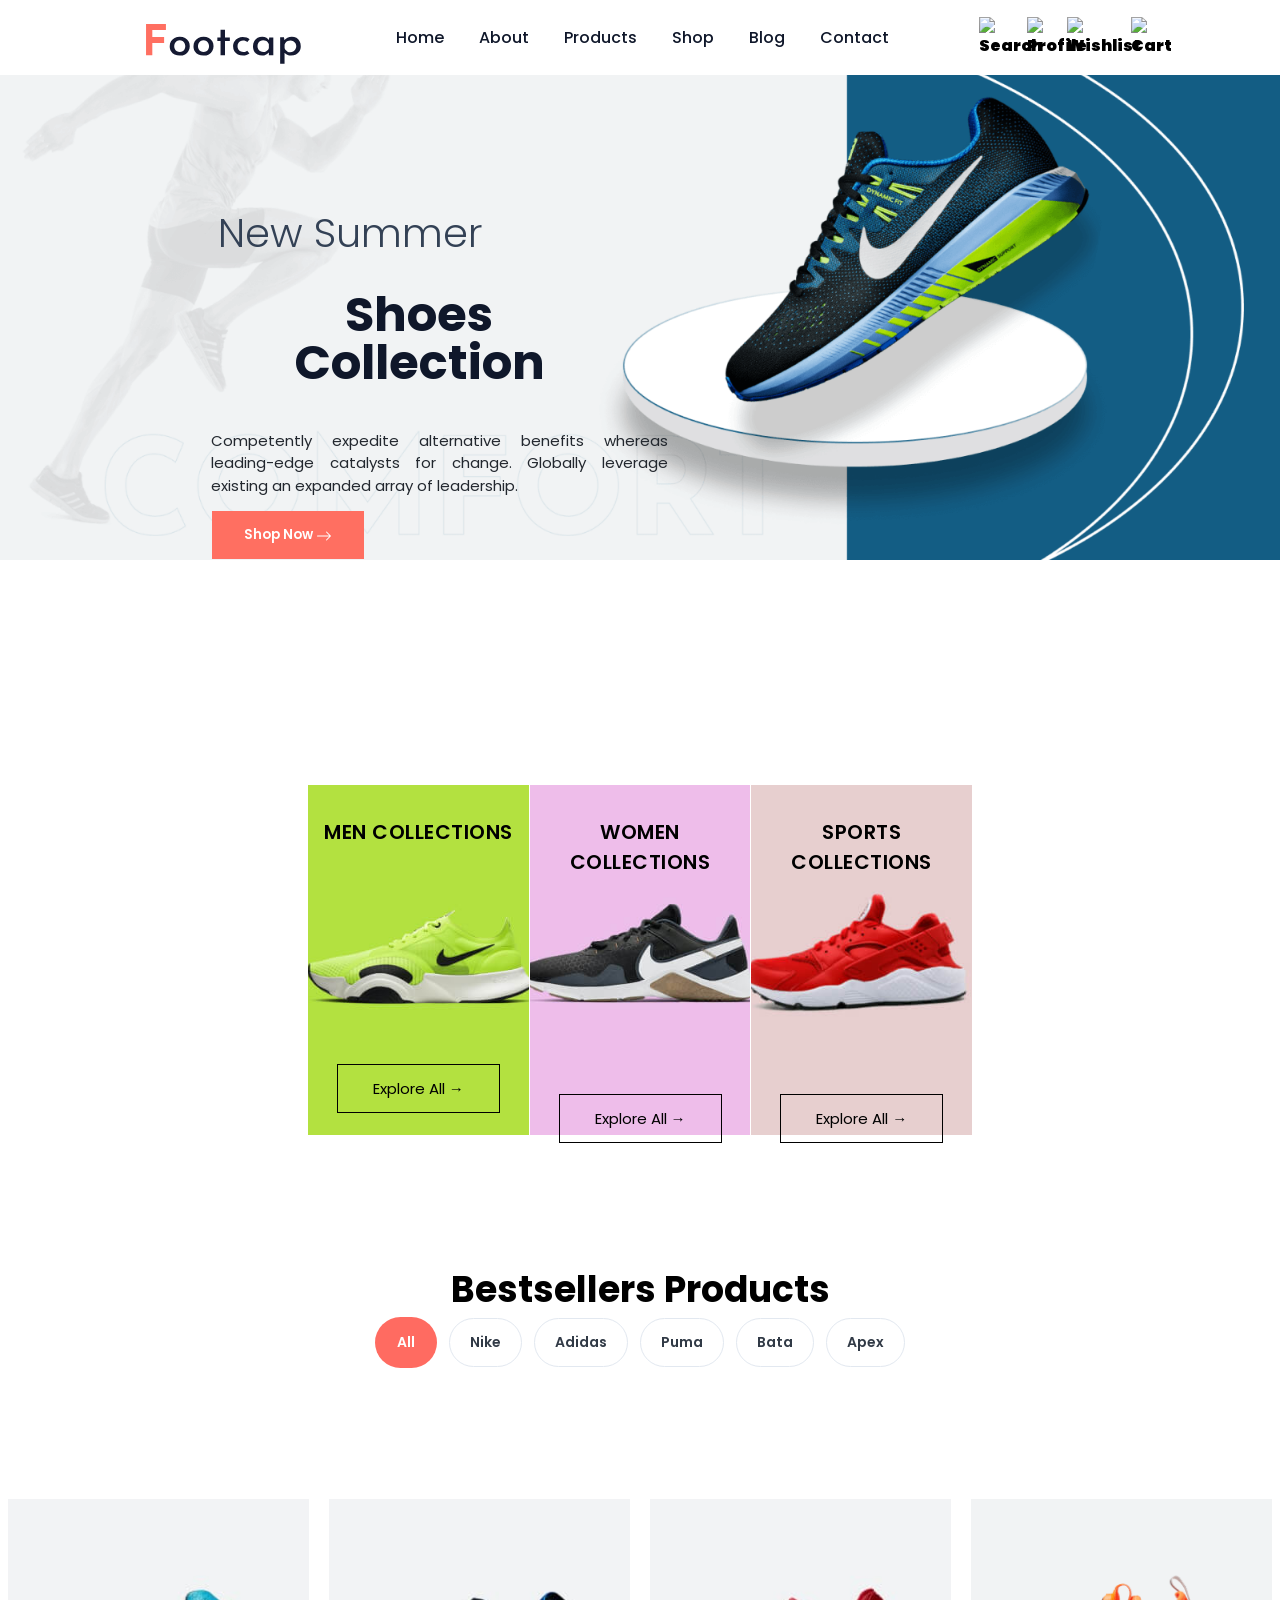
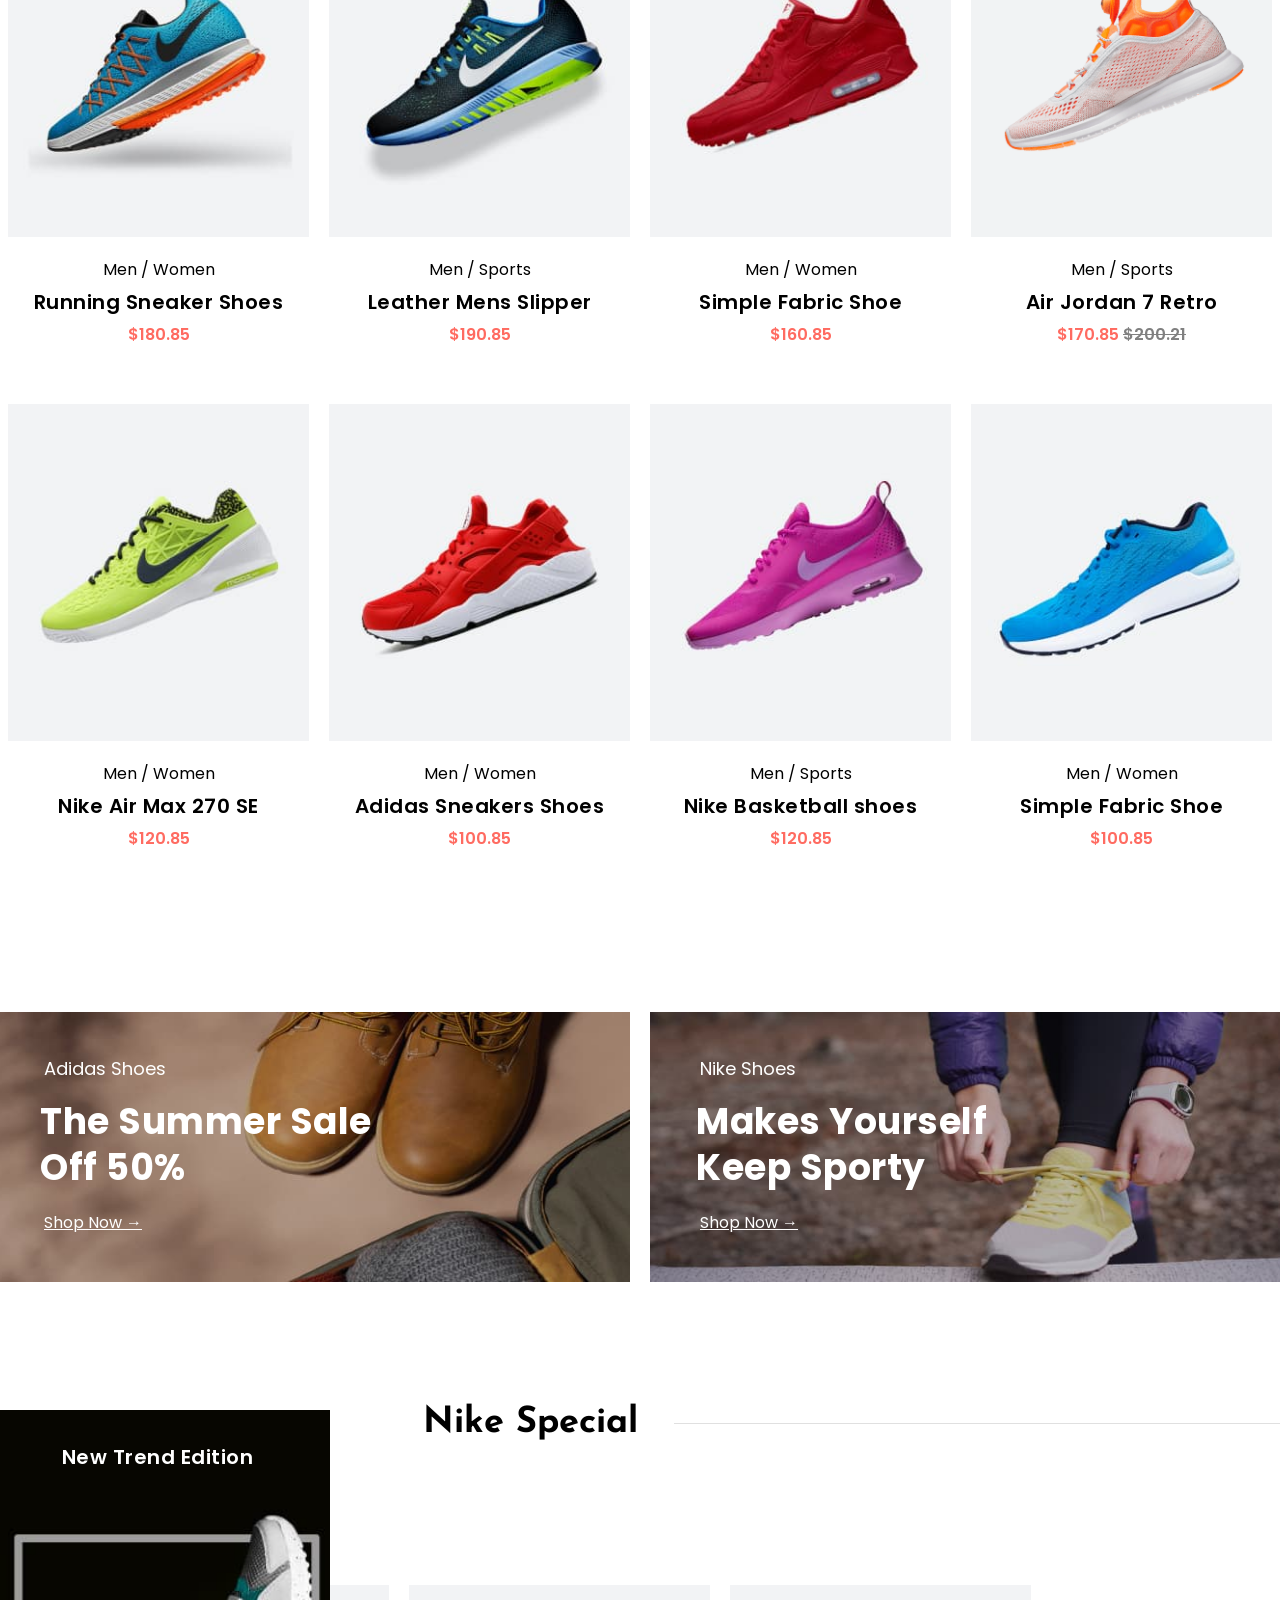
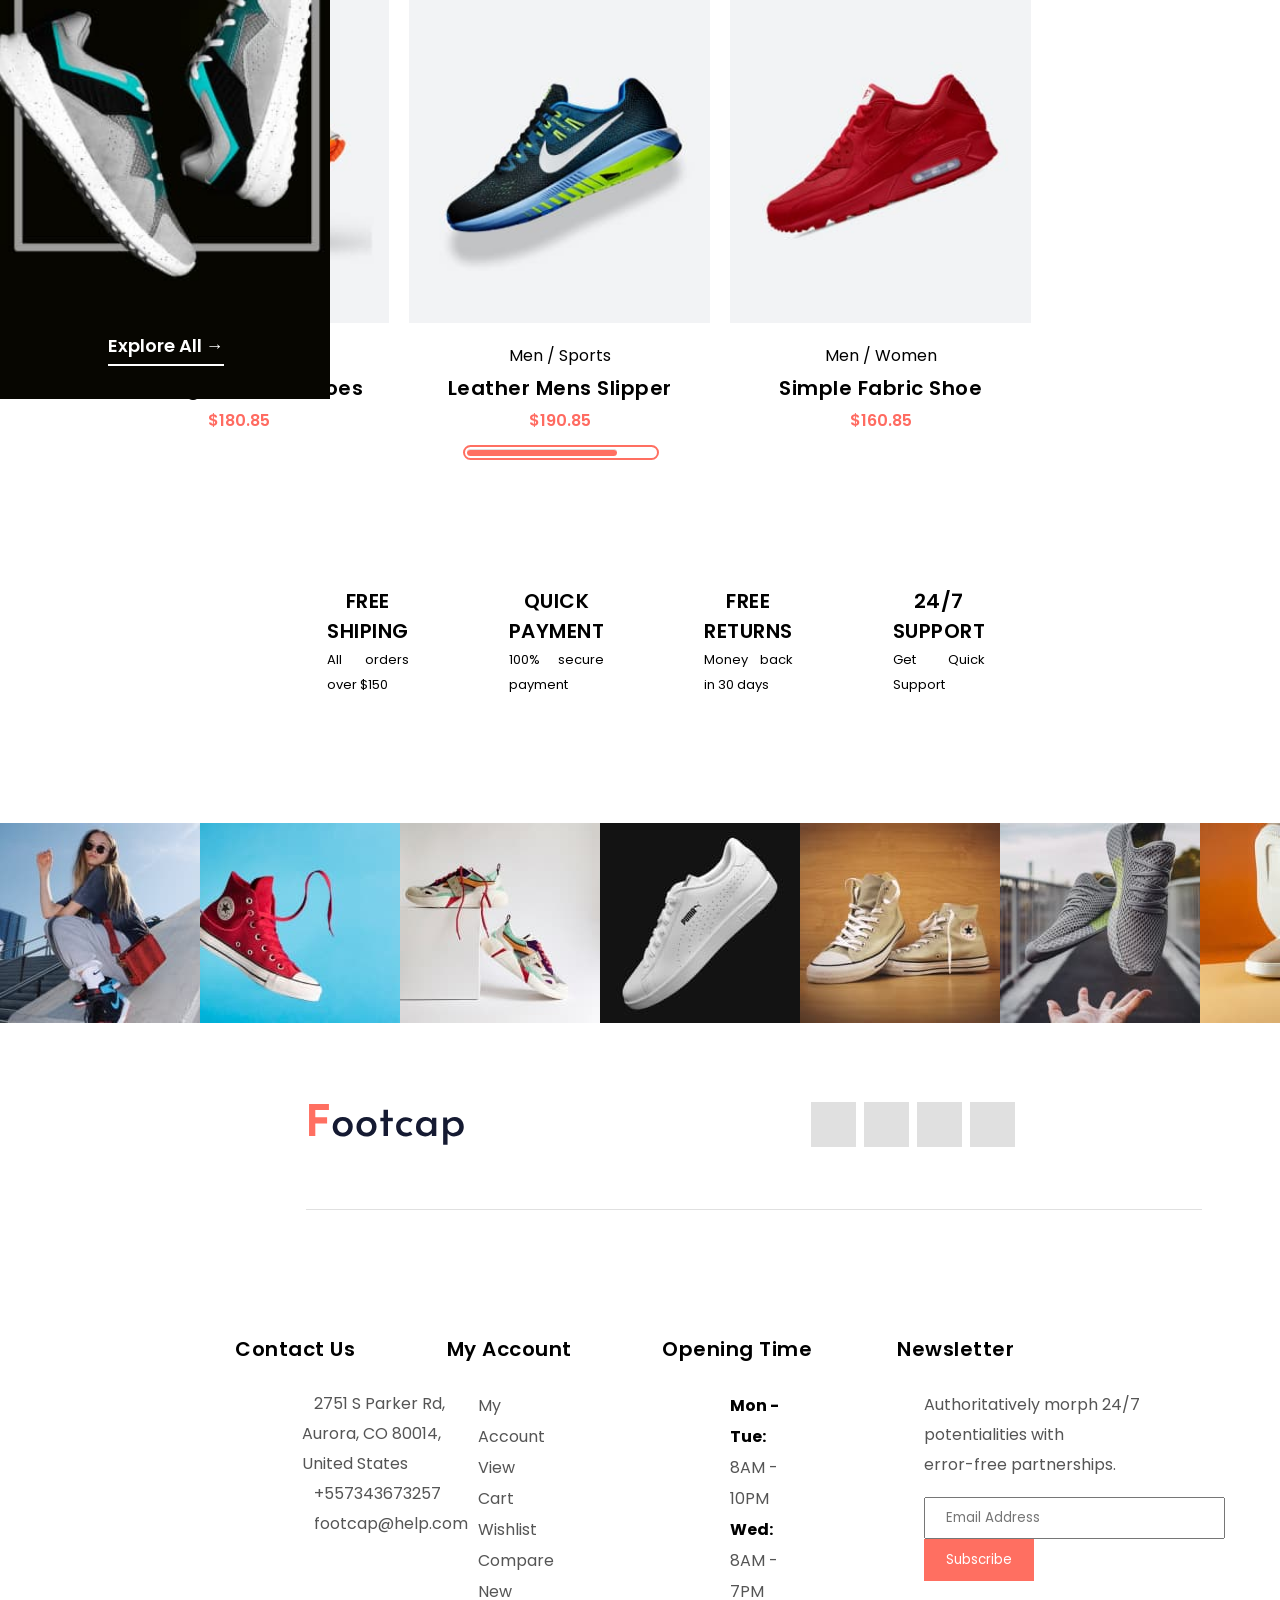
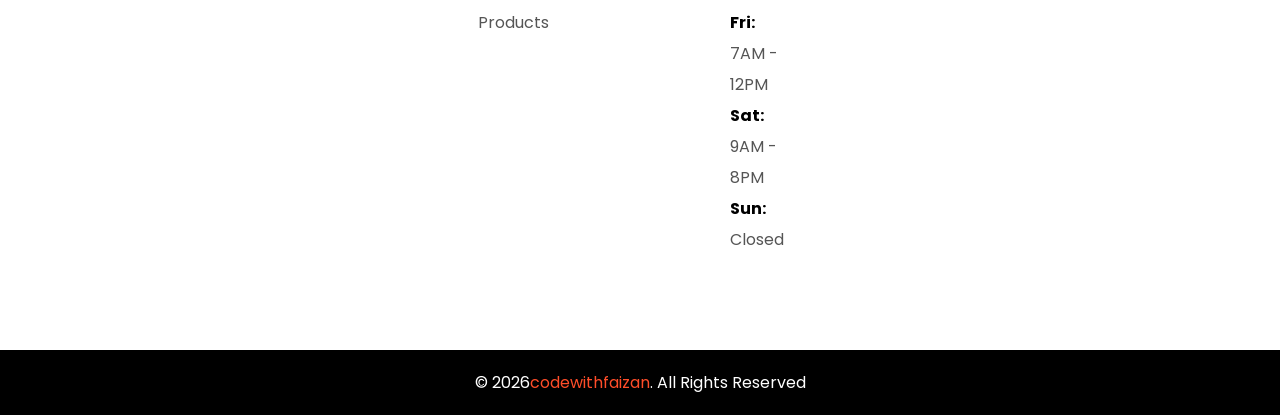
==== commit c15e8983: "Add files via upload" ====
--- a/index.html
+++ b/index.html
@@ -48,6 +48,7 @@
                     </div>
 
                 </div>
+            </div>
         </nav>
 
         <div class="hero-content">
@@ -178,7 +179,10 @@
                 <div class="card-cat">Men / Sports</div>
                 <h3 class="card-title">Leather Mens Slipper</h3>
                 <div class="value">$190.85</div>
-                <div class="border-line"></div>
+                <div class="border-line">
+                    <div class="bottom-line"></div>
+                </div>
+
             </div>
             <div class="card-banner">
                 <img src="juni/images/product-3.jpg" alt="">
@@ -229,7 +233,7 @@
             <img src="juni/images/insta-7.jpg" alt="">
             <img src="juni/images/insta-8.jpg" alt="">
         </div>
-        
+
         <div class="logo-design">
             <div class="logo">
                 <img src="juni/images/logo.svg" alt="">
@@ -240,8 +244,9 @@
                 <a href="#" class="social-box"><i class="fab fa-pinterest-p"></i></a>
                 <a href="#" class="social-box"><i class="fab fa-linkedin-in"></i></a>
             </div>
-            
-        </div>
+
+        </div>
+        <div class="bottom-line"></div>
         <footer>
             <div class="container">
                 <div class="footer-content">
@@ -285,18 +290,18 @@
                         <h3 class="footer-title">Newsletter</h3>
                         <p class="newsletter-text">Authoritatively morph 24/7 potentialities with <br> error-free
                             partnerships.</p>
-                            <form class="newsletter-form">
-                                <input type="email" placeholder="Email Address" required>
-                                <button type="submit">Subscribe</button>
-                            </form>
-                        </div>
+                        <form class="newsletter-form">
+                            <input type="email" placeholder="Email Address" required>
+                            <button type="submit">Subscribe</button>
+                        </form>
+                    </div>
                 </div>
             </div>
             <div class="footer-bottom">
-               <p class="copyright">
-                &copy; 2026 <a href="#" class="footer-link">codewithfaizan</a>. All Rights Reserved
-               </p>
-               
+                <p class="copyright">
+                    &copy; 2026 <a href="#" class="footer-link">codewithfaizan</a>. All Rights Reserved
+                </p>
+
             </div>
         </footer>
     </div>
--- a/style.css
+++ b/style.css
@@ -48,6 +48,7 @@
      padding: 20px 8%;
      background-color: white;
      height: 75px;
+     position: sticky;
  }
 
  .nav-links {
@@ -466,11 +467,10 @@
      justify-content: center;
      background-color: #ff6b62;
      border-radius: 50%;
-
  }
 
  .sniping-container .card-icon img {
-     width: 45px;
+     width: 60%;
      height: auto;
      filter: brightness(0) invert(1);
  }
@@ -485,6 +485,28 @@
  .block-element .card-dog {
      font-weight: 400;
      font-size: 13px;
+ }
+
+ .border-line {
+     border: 2.5px solid;
+     width: 65%;
+     border-radius: 60px;
+     margin-left: 54px;
+     margin-top: 12px;
+     border-color: #ff6f61;
+     padding: 2px;
+ }
+
+ .card-banner .bottom-line {
+
+     margin: 18px;
+     width: 4%;
+     margin-left: 74px;
+     padding: 3px;
+     background-color: #ff6f61;
+     border-radius: 50px;
+     display: table-cell;
+
  }
 
  .instagram-post {
@@ -565,6 +587,7 @@
      margin-top: 26px;
      margin-right: 140px;
      line-height: 31px;
+
  }
 
  .footer-contect {
@@ -647,19 +670,34 @@
  .social-media input {
      padding: 9px 20px;
  }
- .footer-bottom{
-    background-color: #000000;
-    padding: 20px;
-    margin-top: 95px;
- }
- .footer-bottom .copyright{
-    color: white;
-    text-align: center;
-    display: flex;
-    align-items: center;
-    justify-content: center;
- }
+
+ .bottom-line {
+     background-color: rgb(46, 44, 44);
+     position: relative;
+     z-index: 20;
+     border: none;
+     border-top: 1.5px solid #e0e0e0;
+     margin: 62px;
+     width: 70%;
+     margin-left: 306px;
+
+ }
+
+ .footer-bottom {
+     background-color: #000000;
+     padding: 20px;
+     margin-top: 95px;
+ }
+
+ .footer-bottom .copyright {
+     color: white;
+     text-align: center;
+     display: flex;
+     align-items: center;
+     justify-content: center;
+ }
+
  .footer-link {
-  color: #ff4d29;           
-  text-decoration: none;
+     color: #ff4d29;
+     text-decoration: none;
  }
